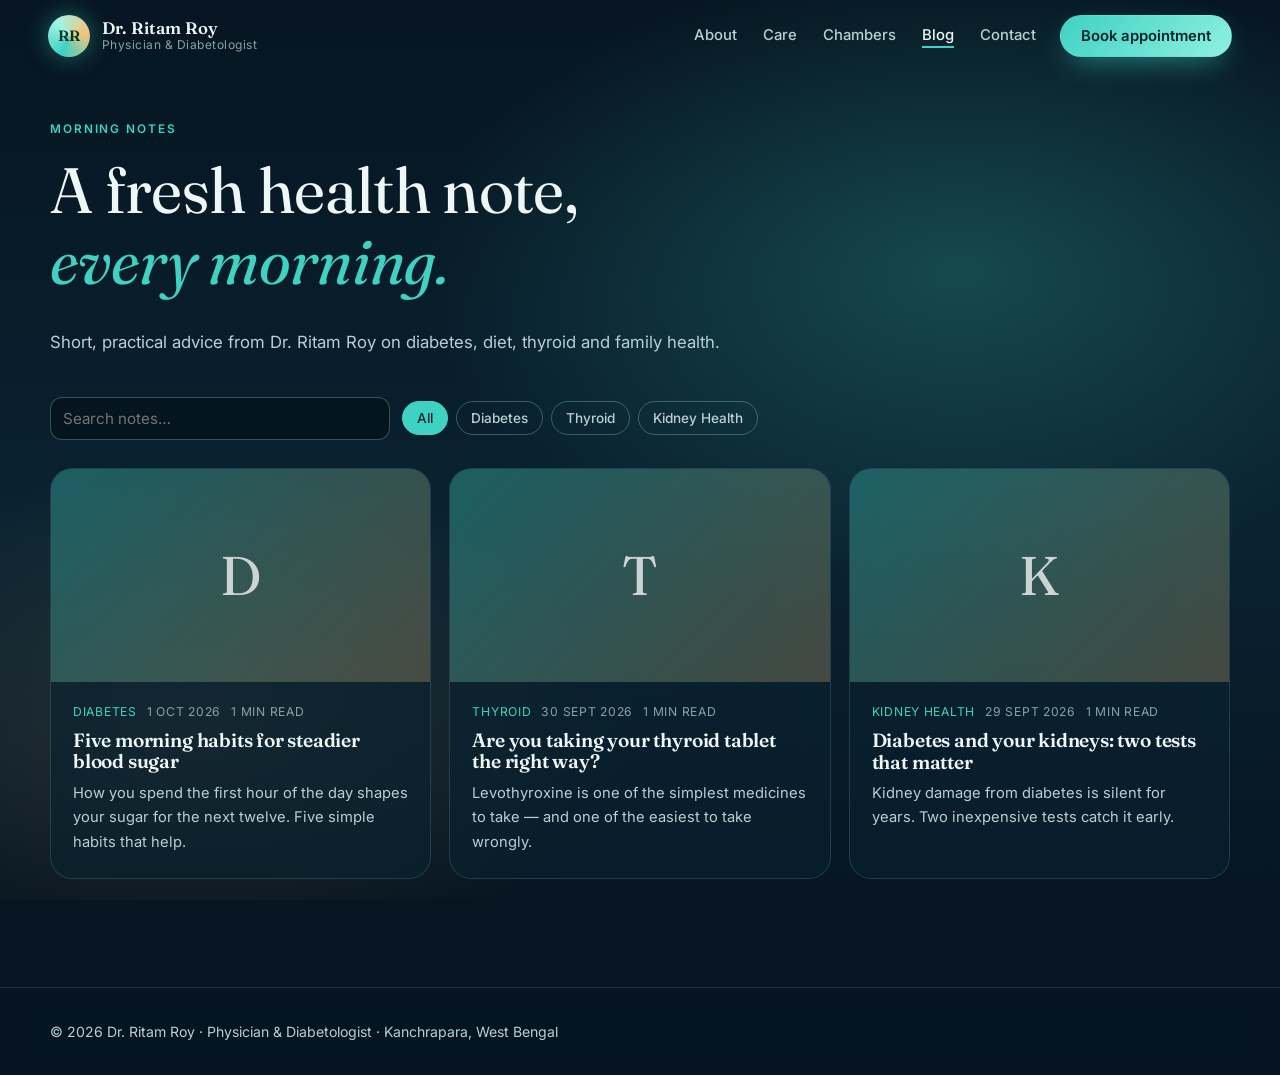
==== preview/blog.html @ 83a672ec "Add single-file preview of Dr. Ritam Roy site Self-contained HTML (CSS, JS, Three.js and blog posts " ====
<!doctype html>
<html lang="en">
<head>
  <meta charset="utf-8">
  <meta name="viewport" content="width=device-width, initial-scale=1, viewport-fit=cover">
  <title>Morning Notes — Dr. Ritam Roy</title>
  <meta name="description" content="Daily health notes from Dr. Ritam Roy, physician and diabetologist — diabetes, diet, thyroid and family health in plain language.">
  <meta name="theme-color" content="#061521">
  <link rel="icon" href="data:image/svg+xml,%3Csvg%20xmlns%3D%22http%3A//www.w3.org/2000/svg%22%20viewBox%3D%220%200%2064%2064%22%3E%3Cdefs%3E%3ClinearGradient%20id%3D%22g%22%20x1%3D%220%22%20y1%3D%220%22%20x2%3D%221%22%20y2%3D%221%22%3E%3Cstop%20offset%3D%220%22%20stop-color%3D%22%233fd1c2%22/%3E%3Cstop%20offset%3D%221%22%20stop-color%3D%22%23f4c47a%22/%3E%3C/linearGradient%3E%3C/defs%3E%3Ccircle%20cx%3D%2232%22%20cy%3D%2232%22%20r%3D%2230%22%20fill%3D%22url%28%23g%29%22/%3E%3Ctext%20x%3D%2232%22%20y%3D%2241%22%20font-family%3D%22Georgia%2Cserif%22%20font-size%3D%2224%22%20font-weight%3D%22600%22%20text-anchor%3D%22middle%22%20fill%3D%22%2303262a%22%3ERR%3C/text%3E%3C/svg%3E%0A" type="image/svg+xml">
  <link rel="preconnect" href="https://fonts.googleapis.com">
  <link rel="preconnect" href="https://fonts.gstatic.com" crossorigin>
  <link href="https://fonts.googleapis.com/css2?family=Fraunces:opsz,wght@9..144,400;9..144,600&family=Inter:wght@400;500;600&display=swap" rel="stylesheet">
  <style>:root {
  --bg: #061521;
  --bg-2: #0a2231;
  --ink: #eef6f6;
  --ink-2: #b9cfd2;
  --muted: #86a3a8;
  --teal: #3fd1c2;
  --teal-2: #1fa69a;
  --gold: #f4c47a;
  --rose: #ff8f8f;
  --glass: rgba(10, 34, 49, 0.62);
  --glass-2: rgba(16, 48, 66, 0.55);
  --line: rgba(160, 230, 225, 0.16);
  --line-2: rgba(160, 230, 225, 0.3);
  --radius: 22px;
  --shadow: 0 30px 80px -30px rgba(0, 0, 0, 0.6);
  --serif: "Fraunces", "Iowan Old Style", Georgia, serif;
  --sans: "Inter", system-ui, -apple-system, "Segoe UI", Roboto, sans-serif;
  --nav-h: 72px;
}

* { box-sizing: border-box; }
[hidden] { display: none !important; }
html { scroll-behavior: smooth; scroll-padding-top: calc(var(--nav-h) + 12px); -webkit-text-size-adjust: 100%; }
body {
  margin: 0;
  background: var(--bg);
  color: var(--ink);
  font: 16px/1.65 var(--sans);
  -webkit-font-smoothing: antialiased;
  overflow-x: hidden;
}
img { max-width: 100%; display: block; }
a { color: var(--teal); text-decoration: none; }
a:hover { text-decoration: underline; }
h1, h2, h3 { font-family: var(--serif); font-weight: 600; line-height: 1.12; margin: 0 0 .5em; letter-spacing: -0.01em; }
h1 { font-size: clamp(2.6rem, 6.4vw, 5.2rem); font-weight: 400; }
h1 em { font-style: italic; color: var(--teal); }
h2 { font-size: clamp(1.9rem, 3.6vw, 2.9rem); font-weight: 400; }
h3 { font-size: 1.25rem; }
p { margin: 0 0 1em; color: var(--ink-2); }
strong { color: var(--ink); font-weight: 600; }
.muted { color: var(--muted); }
.small { font-size: .88rem; }
.center { text-align: center; }
.skip { position: absolute; left: -999px; top: 8px; z-index: 100; background: var(--teal); color: #032; padding: 8px 14px; border-radius: 8px; }
.skip:focus { left: 8px; }
:focus-visible { outline: 2px solid var(--gold); outline-offset: 3px; border-radius: 6px; }

/* ---------- 3D world ---------- */
#world { position: fixed; inset: 0; width: 100vw; height: 100vh; z-index: 0; display: block; }
.world-fallback {
  position: fixed; inset: 0; z-index: -1;
  background:
    radial-gradient(60% 50% at 75% 30%, rgba(63, 209, 194, .25), transparent 70%),
    radial-gradient(50% 40% at 15% 80%, rgba(244, 196, 122, .12), transparent 70%),
    linear-gradient(180deg, #061521, #0a2231 60%, #061521);
}
main, .footer { position: relative; z-index: 2; }

/* ---------- nav ---------- */
.nav {
  position: fixed; top: 0; left: 0; right: 0; z-index: 50; height: var(--nav-h);
  display: flex; align-items: center; gap: 24px; padding: 0 clamp(16px, 4vw, 48px);
  transition: background .3s, border-color .3s, backdrop-filter .3s;
  border-bottom: 1px solid transparent;
}
.nav.scrolled { background: rgba(6, 21, 33, .72); backdrop-filter: blur(14px); -webkit-backdrop-filter: blur(14px); border-color: var(--line); }
.brand { display: flex; align-items: center; gap: 12px; color: var(--ink); text-decoration: none !important; }
.brand-mark {
  width: 42px; height: 42px; border-radius: 50%; display: grid; place-items: center;
  font: 600 15px var(--serif); color: #032;
  background: conic-gradient(from 200deg, var(--teal), #9ff3e6, var(--gold), var(--teal));
  box-shadow: 0 0 24px rgba(63, 209, 194, .45);
}
.brand-text { display: flex; flex-direction: column; line-height: 1.15; }
.brand-text strong { font-family: var(--serif); font-size: 1.05rem; }
.brand-text small { color: var(--muted); font-size: .75rem; letter-spacing: .04em; }
.nav-links { display: flex; gap: 26px; margin-left: auto; }
.nav-links a { color: var(--ink-2); font-size: .93rem; font-weight: 500; }
.nav-links a:hover, .nav-links a.active { color: var(--ink); text-decoration: none; }
.nav-links a.active { box-shadow: inset 0 -2px 0 var(--teal); }
.nav-toggle { display: none; margin-left: auto; width: 44px; height: 44px; border: 1px solid var(--line-2); background: transparent; border-radius: 12px; cursor: pointer; padding: 12px 10px; flex-direction: column; justify-content: space-between; }
.nav-toggle span { display: block; height: 2px; background: var(--ink); border-radius: 2px; transition: transform .3s; }
.nav-toggle[aria-expanded="true"] span:first-child { transform: translateY(8px) rotate(45deg); }
.nav-toggle[aria-expanded="true"] span:last-child { transform: translateY(-8px) rotate(-45deg); }

.progress { position: fixed; top: 0; left: 0; right: 0; height: 2px; z-index: 60; }
.progress span { display: block; height: 100%; width: 0; background: linear-gradient(90deg, var(--teal), var(--gold)); }

.rail { position: fixed; right: 22px; top: 50%; transform: translateY(-50%); z-index: 40; list-style: none; margin: 0; padding: 0; display: flex; flex-direction: column; gap: 14px; }
.rail li { width: 8px; height: 8px; border-radius: 50%; background: var(--line-2); transition: all .3s; cursor: pointer; }
.rail li.on { background: var(--teal); box-shadow: 0 0 0 4px rgba(63, 209, 194, .2); }

/* ---------- buttons ---------- */
.btn {
  display: inline-flex; align-items: center; justify-content: center; gap: 8px;
  padding: 11px 20px; border-radius: 999px; font: 600 .93rem var(--sans);
  border: 1px solid transparent; cursor: pointer; text-decoration: none !important;
  transition: transform .2s, box-shadow .2s, background .2s; white-space: nowrap;
}
.btn:active { transform: translateY(1px); }
.btn-primary { background: linear-gradient(135deg, var(--teal), #8ff0e2); color: #03262a; box-shadow: 0 10px 30px -10px rgba(63, 209, 194, .7); }
.btn-primary:hover { box-shadow: 0 14px 40px -10px rgba(63, 209, 194, .9); transform: translateY(-1px); }
.btn-ghost { background: rgba(255, 255, 255, .04); border-color: var(--line-2); color: var(--ink); }
.btn-ghost:hover { background: rgba(255, 255, 255, .09); }
.btn-lg { padding: 15px 26px; font-size: 1rem; }
.btn.full { width: 100%; }

/* ---------- layout ---------- */
.wrap { width: min(1180px, 100% - 32px); margin: 0 auto; }
.station { min-height: 100vh; display: flex; align-items: center; padding: calc(var(--nav-h) + 40px) 0 80px; position: relative; }
.split { display: grid; grid-template-columns: 1fr 1.1fr; gap: clamp(24px, 4vw, 56px); align-items: center; }
.panel {
  background: var(--glass); border: 1px solid var(--line); border-radius: var(--radius);
  padding: clamp(22px, 3vw, 40px); backdrop-filter: blur(18px) saturate(1.2); -webkit-backdrop-filter: blur(18px) saturate(1.2);
  box-shadow: var(--shadow);
}
.eyebrow { text-transform: uppercase; letter-spacing: .16em; font-size: .74rem; font-weight: 600; color: var(--teal); margin-bottom: 14px; display: flex; align-items: center; gap: 10px; }
.dot { width: 8px; height: 8px; border-radius: 50%; background: var(--teal); box-shadow: 0 0 0 0 rgba(63, 209, 194, .7); animation: ping 2s infinite; }
@keyframes ping { 70% { box-shadow: 0 0 0 10px rgba(63, 209, 194, 0); } 100% { box-shadow: 0 0 0 0 rgba(63, 209, 194, 0); } }
.section-head { max-width: 680px; margin-bottom: 40px; }
.section-head p:last-child { font-size: 1.05rem; }
.mini { font-family: var(--sans); font-size: .78rem; text-transform: uppercase; letter-spacing: .14em; color: var(--muted); margin: 26px 0 12px; }

/* reveal on scroll */
.reveal { opacity: 0; transform: translateY(28px); transition: opacity .9s cubic-bezier(.2, .7, .2, 1), transform .9s cubic-bezier(.2, .7, .2, 1); }
.reveal.in { opacity: 1; transform: none; }

/* ---------- hero ---------- */
.hero .wrap { display: grid; }
.hero-copy { max-width: 640px; }
.lede { font-size: clamp(1.05rem, 1.5vw, 1.2rem); max-width: 560px; }
.hero-actions { display: flex; gap: 14px; flex-wrap: wrap; margin: 30px 0 44px; }
.hero-stats { list-style: none; padding: 0; margin: 0; display: flex; gap: clamp(20px, 4vw, 48px); flex-wrap: wrap; }
.hero-stats li { display: flex; flex-direction: column; }
.hero-stats strong { font: 400 2.6rem/1 var(--serif); color: var(--ink); }
.hero-stats span { color: var(--muted); font-size: .85rem; margin-top: 6px; }
.scroll-cue { position: absolute; left: 50%; bottom: 28px; transform: translateX(-50%); color: var(--muted); font-size: .78rem; letter-spacing: .1em; text-transform: uppercase; display: flex; flex-direction: column; align-items: center; gap: 10px; text-decoration: none !important; }
.scroll-cue span { width: 22px; height: 36px; border: 1.5px solid var(--line-2); border-radius: 12px; position: relative; }
.scroll-cue span::after { content: ""; position: absolute; left: 50%; top: 7px; width: 3px; height: 7px; margin-left: -1.5px; border-radius: 2px; background: var(--teal); animation: wheel 1.8s infinite; }
@keyframes wheel { 0% { opacity: 0; transform: translateY(0); } 30% { opacity: 1; } 100% { opacity: 0; transform: translateY(12px); } }

/* ---------- about ---------- */
.portrait { position: relative; justify-self: center; width: min(420px, 100%); }
.portrait-frame {
  aspect-ratio: 4 / 5; border-radius: 200px 200px var(--radius) var(--radius); overflow: hidden;
  border: 1px solid var(--line-2); background: linear-gradient(160deg, rgba(63, 209, 194, .25), rgba(10, 34, 49, .6));
  box-shadow: var(--shadow), inset 0 0 80px rgba(63, 209, 194, .15);
  backdrop-filter: blur(8px); -webkit-backdrop-filter: blur(8px);
}
.portrait-frame img { width: 100%; height: 100%; object-fit: cover; }
.monogram { width: 100%; height: 100%; display: grid; place-items: center; }
.monogram span { font: 400 clamp(5rem, 12vw, 8rem) var(--serif); background: linear-gradient(160deg, #e9fffb, var(--teal) 60%, var(--gold)); -webkit-background-clip: text; background-clip: text; color: transparent; }
.portrait-badge { position: absolute; right: -10px; bottom: 30px; background: var(--ink); color: var(--bg); border-radius: 16px; padding: 12px 18px; display: flex; flex-direction: column; box-shadow: var(--shadow); }
.portrait-badge strong { color: var(--bg); font: 600 1.4rem var(--serif); }
.portrait-badge span { font-size: .75rem; }
.creds { list-style: none; padding: 0; margin: 0; display: grid; grid-template-columns: 1fr 1fr; gap: 10px; }
.creds li { border: 1px solid var(--line); border-radius: 14px; padding: 12px 14px; background: rgba(255, 255, 255, .02); }
.creds strong { display: block; font-size: .95rem; }
.creds span { font-size: .8rem; color: var(--muted); line-height: 1.4; display: block; margin-top: 2px; }
.chips { list-style: none; padding: 0; margin: 0; display: flex; flex-wrap: wrap; gap: 8px; }
.chips li { font-size: .82rem; padding: 7px 12px; border-radius: 999px; border: 1px solid var(--line-2); color: var(--ink-2); }

/* ---------- care cards ---------- */
.cards { display: grid; grid-template-columns: repeat(3, 1fr); gap: 18px; }
.card {
  background: var(--glass); border: 1px solid var(--line); border-radius: var(--radius); padding: 28px;
  backdrop-filter: blur(16px); -webkit-backdrop-filter: blur(16px);
  transition: transform .4s, border-color .4s, background .4s; transform-style: preserve-3d;
}
.card:hover { border-color: var(--line-2); background: var(--glass-2); }
.card p { margin: 0; font-size: .95rem; }
.icon { width: 48px; height: 48px; border-radius: 14px; display: grid; place-items: center; background: rgba(63, 209, 194, .12); margin-bottom: 18px; }
.icon svg { width: 24px; height: 24px; fill: none; stroke: var(--teal); stroke-width: 1.7; stroke-linecap: round; stroke-linejoin: round; }

/* ---------- tools ---------- */
.tools { display: grid; grid-template-columns: 1.25fr 1fr 1fr; gap: 18px; align-items: start; }
.tool h3 { margin-bottom: 6px; }
.tool .muted { font-size: .88rem; }
.form-grid { display: grid; grid-template-columns: 1fr 1fr; gap: 12px; }
.form-grid .full, label.full { grid-column: 1 / -1; }
label { display: flex; flex-direction: column; gap: 6px; font-size: .82rem; color: var(--ink-2); font-weight: 500; }
.opt { color: var(--muted); font-weight: 400; }
input, select, textarea {
  font: 400 .95rem var(--sans); color: var(--ink); background: rgba(3, 14, 22, .55);
  border: 1px solid var(--line-2); border-radius: 12px; padding: 11px 12px; width: 100%;
  transition: border-color .2s, box-shadow .2s;
}
select { appearance: none; background-image: linear-gradient(45deg, transparent 50%, var(--teal) 50%), linear-gradient(135deg, var(--teal) 50%, transparent 50%); background-position: calc(100% - 18px) 50%, calc(100% - 13px) 50%; background-size: 5px 5px; background-repeat: no-repeat; padding-right: 32px; }
select option { background: #0a2231; }
input:focus, select:focus, textarea:focus { outline: none; border-color: var(--teal); box-shadow: 0 0 0 3px rgba(63, 209, 194, .18); }
input[aria-invalid="true"], select[aria-invalid="true"] { border-color: var(--rose); }
.result { display: block; margin-top: 16px; min-height: 1px; }
.result:empty { display: none; }
.result .score { font: 400 2.2rem/1 var(--serif); }
.result p { margin: 8px 0 0; font-size: .9rem; }
.tag { display: inline-block; white-space: nowrap; font-size: .72rem; font-weight: 600; letter-spacing: .08em; text-transform: uppercase; padding: 4px 10px; border-radius: 999px; margin-left: 8px; vertical-align: middle; }
.tag.low { background: rgba(63, 209, 194, .18); color: var(--teal); }
.tag.mid { background: rgba(244, 196, 122, .18); color: var(--gold); }
.tag.high { background: rgba(255, 143, 143, .18); color: var(--rose); }
.slider-row { display: flex; align-items: center; gap: 16px; margin: 18px 0 10px; }
.slider-row input { padding: 0; border: 0; background: none; accent-color: var(--teal); height: 28px; }
.big { font: 400 2rem var(--serif); min-width: 4.2ch; text-align: right; }
.gauge { height: 8px; border-radius: 99px; background: linear-gradient(90deg, var(--teal) 0 25%, var(--gold) 25% 45%, var(--rose) 45%); opacity: .9; position: relative; }
.gauge span { position: absolute; top: -5px; width: 4px; height: 18px; border-radius: 2px; background: var(--ink); box-shadow: 0 0 10px rgba(255,255,255,.6); transition: left .2s; }

/* ---------- chambers ---------- */
.week { display: grid; grid-template-columns: repeat(7, 1fr); gap: 8px; margin-bottom: 22px; }
.day { border: 1px solid var(--line); border-radius: 16px; padding: 12px 10px; background: var(--glass); backdrop-filter: blur(12px); -webkit-backdrop-filter: blur(12px); min-height: 110px; }
.day.today { border-color: var(--teal); box-shadow: 0 0 0 1px var(--teal) inset; }
.day h4 { margin: 0 0 8px; font: 600 .78rem var(--sans); letter-spacing: .12em; text-transform: uppercase; color: var(--muted); }
.day.today h4 { color: var(--teal); }
.day .slot { font-size: .78rem; line-height: 1.3; padding: 6px 8px; border-radius: 9px; background: rgba(63, 209, 194, .1); margin-bottom: 6px; color: var(--ink); }
.day .slot b { display: block; color: var(--teal); font-weight: 600; }
.day .none { font-size: .78rem; color: var(--muted); }
.chambers { display: grid; grid-template-columns: repeat(4, 1fr); gap: 16px; }
.chamber { display: flex; flex-direction: column; }
.chamber h3 { font-size: 1.15rem; }
.chamber .addr { font-size: .88rem; flex: 1; }
.chamber .when { font-size: .85rem; color: var(--gold); margin-bottom: 12px; }
.chamber .links { display: flex; gap: 8px; flex-wrap: wrap; }
.chamber .links .btn { padding: 8px 14px; font-size: .82rem; }

/* ---------- booking ---------- */
.book-split { align-items: start; grid-template-columns: .85fr 1.15fr; }
.steps { padding-left: 1.2em; margin: 0 0 22px; color: var(--ink-2); }
.steps li { margin-bottom: 10px; padding-left: 6px; }
.steps li::marker { color: var(--teal); font-weight: 600; }
fieldset { border: 0; padding: 0; margin: 0 0 22px; }
legend { font: 600 .78rem var(--sans); letter-spacing: .14em; text-transform: uppercase; color: var(--teal); margin-bottom: 12px; padding: 0; }
.chamber-pick { display: grid; grid-template-columns: 1fr 1fr; gap: 10px; }
.pick {
  text-align: left; border: 1px solid var(--line-2); background: rgba(3, 14, 22, .45); color: var(--ink);
  border-radius: 14px; padding: 12px 14px; cursor: pointer; font: inherit; transition: all .2s;
}
.pick small { display: block; color: var(--muted); font-size: .76rem; margin-top: 2px; }
.pick:hover { border-color: var(--teal); }
.pick[aria-checked="true"] { border-color: var(--teal); background: rgba(63, 209, 194, .16); box-shadow: 0 0 0 1px var(--teal) inset; }
.date-pick { display: flex; gap: 8px; overflow-x: auto; padding-bottom: 6px; scroll-snap-type: x mandatory; }
.date-pick .pick { flex: 0 0 auto; text-align: center; min-width: 78px; scroll-snap-align: start; }
.date-pick .pick b { display: block; font: 400 1.5rem/1.1 var(--serif); }
.hint { font-size: .82rem; color: var(--muted); margin: 8px 0 0; }
.consent { flex-direction: row; align-items: flex-start; gap: 10px; font-weight: 400; margin-bottom: 14px; }
.consent input { width: 18px; height: 18px; margin-top: 2px; accent-color: var(--teal); flex: none; }
.form-error { color: var(--rose); font-size: .88rem; min-height: 1.2em; margin: 0 0 10px; }
.confirm { margin-top: 18px; border: 1px solid var(--teal); border-radius: 16px; padding: 18px; background: rgba(63, 209, 194, .1); }
.confirm h3 { margin-bottom: 6px; }
.confirm p { margin: 0 0 12px; }
.my-bookings ul { list-style: none; padding: 0; margin: 0; display: grid; gap: 8px; }
.my-bookings li { font-size: .85rem; border: 1px solid var(--line); border-radius: 12px; padding: 10px 12px; display: flex; justify-content: space-between; gap: 10px; align-items: center; }
.my-bookings button { background: none; border: 0; color: var(--muted); cursor: pointer; font-size: .8rem; }

/* ---------- blog cards ---------- */
.posts { display: grid; grid-template-columns: repeat(3, 1fr); gap: 18px; margin-bottom: 28px; }
.post-card {
  display: flex; flex-direction: column; background: var(--glass); border: 1px solid var(--line); border-radius: var(--radius);
  overflow: hidden; color: var(--ink); text-decoration: none !important; backdrop-filter: blur(16px); -webkit-backdrop-filter: blur(16px);
  transition: transform .3s, border-color .3s;
}
.post-card:hover { transform: translateY(-4px); border-color: var(--line-2); }
.post-cover { aspect-ratio: 16 / 9; background: linear-gradient(135deg, rgba(63, 209, 194, .35), rgba(244, 196, 122, .25)); position: relative; overflow: hidden; }
.post-cover img { width: 100%; height: 100%; object-fit: cover; }
.post-cover .glyph { position: absolute; inset: 0; display: grid; place-items: center; font: 400 3.4rem var(--serif); color: rgba(255, 255, 255, .75); }
.post-body { padding: 20px 22px 24px; display: flex; flex-direction: column; flex: 1; }
.post-meta { font-size: .76rem; color: var(--muted); letter-spacing: .06em; text-transform: uppercase; margin-bottom: 8px; display: flex; gap: 10px; flex-wrap: wrap; }
.post-meta .cat { color: var(--teal); }
.post-card h3 { font-size: 1.2rem; margin-bottom: 8px; }
.post-card p { font-size: .92rem; margin: 0; }
.new-badge { background: var(--gold); color: #3a2400; padding: 1px 8px; border-radius: 99px; font-weight: 600; }

.community { display: flex; gap: 28px; align-items: center; justify-content: space-between; margin-top: 56px; }
.community h3 { font-size: 1.6rem; font-weight: 400; }
.community p { margin: 0; max-width: 620px; }

/* ---------- faq / contact ---------- */
details { border-top: 1px solid var(--line); padding: 14px 0; }
details:last-of-type { border-bottom: 1px solid var(--line); }
summary { cursor: pointer; font-weight: 600; list-style: none; display: flex; justify-content: space-between; gap: 12px; }
summary::-webkit-details-marker { display: none; }
summary::after { content: "+"; color: var(--teal); font-size: 1.3rem; line-height: 1; transition: transform .3s; }
details[open] summary::after { transform: rotate(45deg); }
details p { margin: 10px 0 0; font-size: .93rem; }
.contact-card { align-self: stretch; }
.contact-list { list-style: none; padding: 0; margin: 0 0 24px; }
.contact-list li { display: grid; grid-template-columns: 110px 1fr; gap: 12px; padding: 14px 0; border-bottom: 1px solid var(--line); }
.contact-list span { color: var(--muted); font-size: .82rem; text-transform: uppercase; letter-spacing: .1em; padding-top: 2px; }
.contact-list em { font-style: normal; color: var(--ink-2); }
.contact-list a { word-break: break-word; }
.socials { display: flex; gap: 10px; flex-wrap: wrap; }
.socials a { border: 1px solid var(--line-2); border-radius: 999px; padding: 8px 16px; color: var(--ink); font-size: .88rem; }

.footer { border-top: 1px solid var(--line); background: rgba(6, 21, 33, .85); backdrop-filter: blur(10px); padding: 28px 0 calc(28px + env(safe-area-inset-bottom)); }
.footer p { margin: 4px 0; font-size: .88rem; }

.fab {
  position: fixed; right: 18px; bottom: calc(18px + env(safe-area-inset-bottom)); z-index: 45; display: none; align-items: center; gap: 8px;
  background: linear-gradient(135deg, var(--teal), #8ff0e2); color: #03262a; font-weight: 600; border-radius: 999px; padding: 13px 18px;
  box-shadow: 0 12px 30px -8px rgba(63, 209, 194, .8); text-decoration: none !important;
}
.fab svg { width: 20px; height: 20px; fill: none; stroke: currentColor; stroke-width: 2; stroke-linecap: round; }

/* ---------- blog page ---------- */
.page { padding: calc(var(--nav-h) + 48px) 0 80px; min-height: 100vh; position: relative; z-index: 2; }
.blog-tools { display: flex; gap: 12px; flex-wrap: wrap; margin-bottom: 28px; align-items: center; }
.blog-tools input { max-width: 340px; }
.filters { display: flex; gap: 8px; flex-wrap: wrap; }
.filters button { border: 1px solid var(--line-2); background: transparent; color: var(--ink-2); border-radius: 999px; padding: 8px 14px; cursor: pointer; font: 500 .85rem var(--sans); }
.filters button[aria-pressed="true"] { background: var(--teal); color: #03262a; border-color: var(--teal); }
.article { max-width: 760px; margin: 0 auto; }
.article .post-cover { border-radius: var(--radius); margin: 24px 0 32px; }
.article h1 { font-size: clamp(2.2rem, 5vw, 3.6rem); }
.prose { font-size: 1.08rem; }
.prose p, .prose li { color: var(--ink-2); }
.prose h2 { font-size: 1.7rem; margin-top: 1.6em; }
.prose h3 { margin-top: 1.4em; }
.prose blockquote { margin: 1.4em 0; padding: 4px 0 4px 20px; border-left: 3px solid var(--teal); font-family: var(--serif); font-size: 1.2rem; color: var(--ink); }
.prose img { border-radius: 14px; margin: 1em 0; }
.prose table { border-collapse: collapse; width: 100%; font-size: .95rem; }
.prose th, .prose td { border: 1px solid var(--line-2); padding: 8px 10px; text-align: left; }
.author-box { display: flex; gap: 16px; align-items: center; margin-top: 40px; }
.author-box .brand-mark { width: 54px; height: 54px; font-size: 18px; flex: none; }
.share { display: flex; gap: 10px; flex-wrap: wrap; margin-top: 24px; }

/* ---------- responsive ---------- */
@media (max-width: 1080px) {
  .cards { grid-template-columns: repeat(2, 1fr); }
  .tools { grid-template-columns: 1fr 1fr; }
  .tools .tool:first-child { grid-column: 1 / -1; }
  .chambers { grid-template-columns: repeat(2, 1fr); }
  .posts { grid-template-columns: repeat(2, 1fr); }
}
@media (max-width: 860px) {
  :root { --nav-h: 64px; }
  .nav-cta { display: none; }
  .nav-toggle { display: flex; }
  .nav-links {
    position: fixed; top: var(--nav-h); left: 0; right: 0; flex-direction: column; gap: 0;
    background: rgba(6, 21, 33, .96); backdrop-filter: blur(16px); border-bottom: 1px solid var(--line);
    padding: 8px 16px 20px; transform: translateY(-120%); transition: transform .35s; margin: 0;
  }
  .nav-links.open { transform: none; }
  .nav-links a { padding: 14px 4px; border-bottom: 1px solid var(--line); font-size: 1.05rem; }
  .split, .book-split { grid-template-columns: 1fr; }
  .week { grid-template-columns: repeat(7, minmax(120px, 1fr)); overflow-x: auto; scroll-snap-type: x mandatory; padding-bottom: 6px; }
  .day { scroll-snap-align: start; }
  .rail { display: none; }
  .fab { display: inline-flex; }
  .community { flex-direction: column; align-items: flex-start; }
  .station { min-height: auto; padding-top: calc(var(--nav-h) + 36px); }
  .hero { min-height: 100svh; }
  .hero::before { content: ""; position: absolute; inset: 0; background: linear-gradient(100deg, rgba(6, 21, 33, .88) 0%, rgba(6, 21, 33, .7) 60%, rgba(6, 21, 33, .2) 100%); pointer-events: none; }
  .hero .wrap { position: relative; }
  .hero-stats { display: grid; grid-template-columns: repeat(3, 1fr); gap: 12px; }
  .hero-stats strong { font-size: 2.1rem; }
}
@media (max-width: 620px) {
  .cards, .tools, .chambers, .posts, .creds { grid-template-columns: 1fr; }
  .chamber-pick { grid-template-columns: 1fr; }
  .hero-actions .btn { flex: 1 1 100%; }
  .portrait-badge { right: 8px; }
  .contact-list li { grid-template-columns: 1fr; gap: 2px; }
}
@media (prefers-reduced-motion: reduce) {
  html { scroll-behavior: auto; }
  .reveal { opacity: 1; transform: none; transition: none; }
  .dot, .scroll-cue span::after { animation: none; }
}
</style>
</head>
<body>
  <div class="world-fallback" aria-hidden="true"></div>
  <a class="skip" href="#main">Skip to content</a>

  <header class="nav scrolled" id="nav">
    <a class="brand" href="dr-ritam-roy.html" aria-label="Dr. Ritam Roy — home">
      <span class="brand-mark">RR</span>
      <span class="brand-text"><strong>Dr. Ritam Roy</strong><small>Physician &amp; Diabetologist</small></span>
    </a>
    <nav class="nav-links" id="navLinks" aria-label="Primary">
      <a href="dr-ritam-roy.html#about">About</a>
      <a href="dr-ritam-roy.html#care">Care</a>
      <a href="dr-ritam-roy.html#chambers">Chambers</a>
      <a href="blog.html" class="active">Blog</a>
      <a href="dr-ritam-roy.html#contact">Contact</a>
    </nav>
    <a class="btn btn-primary nav-cta" href="dr-ritam-roy.html#book">Book appointment</a>
    <button class="nav-toggle" id="navToggle" aria-label="Open menu" aria-expanded="false" aria-controls="navLinks"><span></span><span></span></button>
  </header>

  <main id="main" class="page">
    <div class="wrap" id="listView">
      <header class="section-head">
        <p class="eyebrow">Morning notes</p>
        <h1 style="font-size:clamp(2.4rem,5vw,4rem)">A fresh health note,<br><em>every morning.</em></h1>
        <p>Short, practical advice from Dr. Ritam Roy on diabetes, diet, thyroid and family health.</p>
      </header>
      <div class="blog-tools">
        <input type="search" id="q" placeholder="Search notes…" aria-label="Search notes">
        <div class="filters" id="filters" role="toolbar" aria-label="Filter by topic"></div>
      </div>
      <div class="posts" id="postList"><p class="muted">Loading…</p></div>
    </div>

    <article class="wrap article" id="articleView" hidden>
      <p><a href="blog.html">← All notes</a></p>
      <div class="post-meta" id="aMeta"></div>
      <h1 id="aTitle"></h1>
      <p class="lede" id="aSummary"></p>
      <div class="post-cover" id="aCover"></div>
      <div class="prose" id="aBody"></div>
      <div class="share" id="aShare"></div>
      <div class="panel author-box">
        <span class="brand-mark">RR</span>
        <div>
          <strong>Dr. Ritam Roy</strong>
          <p class="small muted" style="margin:0">MBBS, MD (IPGMER &amp; SSKM) · Consultant Physician &amp; Diabetologist, Kanchrapara</p>
        </div>
        <a class="btn btn-primary" href="dr-ritam-roy.html#book" style="margin-left:auto">Book appointment</a>
      </div>
      <p class="small muted" style="margin-top:24px">This note is for general awareness and is not a substitute for a personal consultation.</p>
    </article>
  </main>

  <footer class="footer">
    <div class="wrap footer-inner">
      <p>© <span id="year"></span> Dr. Ritam Roy · Physician &amp; Diabetologist · Kanchrapara, West Bengal</p>
    </div>
  </footer>

  <script>/**
 * marked v12.0.2 - a markdown parser
 * Copyright (c) 2011-2024, Christopher Jeffrey. (MIT Licensed)
 * https://github.com/markedjs/marked
 */
!function(e,t){"object"==typeof exports&&"undefined"!=typeof module?t(exports):"function"==typeof define&&define.amd?define(["exports"],t):t((e="undefined"!=typeof globalThis?globalThis:e||self).marked={})}(this,(function(e){"use strict";function t(){return{async:!1,breaks:!1,extensions:null,gfm:!0,hooks:null,pedantic:!1,renderer:null,silent:!1,tokenizer:null,walkTokens:null}}function n(t){e.defaults=t}e.defaults={async:!1,breaks:!1,extensions:null,gfm:!0,hooks:null,pedantic:!1,renderer:null,silent:!1,tokenizer:null,walkTokens:null};const s=/[&<>"']/,r=new RegExp(s.source,"g"),i=/[<>"']|&(?!(#\d{1,7}|#[Xx][a-fA-F0-9]{1,6}|\w+);)/,l=new RegExp(i.source,"g"),o={"&":"&amp;","<":"&lt;",">":"&gt;",'"':"&quot;","'":"&#39;"},a=e=>o[e];function c(e,t){if(t){if(s.test(e))return e.replace(r,a)}else if(i.test(e))return e.replace(l,a);return e}const h=/&(#(?:\d+)|(?:#x[0-9A-Fa-f]+)|(?:\w+));?/gi;function p(e){return e.replace(h,((e,t)=>"colon"===(t=t.toLowerCase())?":":"#"===t.charAt(0)?"x"===t.charAt(1)?String.fromCharCode(parseInt(t.substring(2),16)):String.fromCharCode(+t.substring(1)):""))}const u=/(^|[^\[])\^/g;function k(e,t){let n="string"==typeof e?e:e.source;t=t||"";const s={replace:(e,t)=>{let r="string"==typeof t?t:t.source;return r=r.replace(u,"$1"),n=n.replace(e,r),s},getRegex:()=>new RegExp(n,t)};return s}function g(e){try{e=encodeURI(e).replace(/%25/g,"%")}catch(e){return null}return e}const f={exec:()=>null};function d(e,t){const n=e.replace(/\|/g,((e,t,n)=>{let s=!1,r=t;for(;--r>=0&&"\\"===n[r];)s=!s;return s?"|":" |"})).split(/ \|/);let s=0;if(n[0].trim()||n.shift(),n.length>0&&!n[n.length-1].trim()&&n.pop(),t)if(n.length>t)n.splice(t);else for(;n.length<t;)n.push("");for(;s<n.length;s++)n[s]=n[s].trim().replace(/\\\|/g,"|");return n}function x(e,t,n){const s=e.length;if(0===s)return"";let r=0;for(;r<s;){const i=e.charAt(s-r-1);if(i!==t||n){if(i===t||!n)break;r++}else r++}return e.slice(0,s-r)}function b(e,t,n,s){const r=t.href,i=t.title?c(t.title):null,l=e[1].replace(/\\([\[\]])/g,"$1");if("!"!==e[0].charAt(0)){s.state.inLink=!0;const e={type:"link",raw:n,href:r,title:i,text:l,tokens:s.inlineTokens(l)};return s.state.inLink=!1,e}return{type:"image",raw:n,href:r,title:i,text:c(l)}}class w{options;rules;lexer;constructor(t){this.options=t||e.defaults}space(e){const t=this.rules.block.newline.exec(e);if(t&&t[0].length>0)return{type:"space",raw:t[0]}}code(e){const t=this.rules.block.code.exec(e);if(t){const e=t[0].replace(/^ {1,4}/gm,"");return{type:"code",raw:t[0],codeBlockStyle:"indented",text:this.options.pedantic?e:x(e,"\n")}}}fences(e){const t=this.rules.block.fences.exec(e);if(t){const e=t[0],n=function(e,t){const n=e.match(/^(\s+)(?:```)/);if(null===n)return t;const s=n[1];return t.split("\n").map((e=>{const t=e.match(/^\s+/);if(null===t)return e;const[n]=t;return n.length>=s.length?e.slice(s.length):e})).join("\n")}(e,t[3]||"");return{type:"code",raw:e,lang:t[2]?t[2].trim().replace(this.rules.inline.anyPunctuation,"$1"):t[2],text:n}}}heading(e){const t=this.rules.block.heading.exec(e);if(t){let e=t[2].trim();if(/#$/.test(e)){const t=x(e,"#");this.options.pedantic?e=t.trim():t&&!/ $/.test(t)||(e=t.trim())}return{type:"heading",raw:t[0],depth:t[1].length,text:e,tokens:this.lexer.inline(e)}}}hr(e){const t=this.rules.block.hr.exec(e);if(t)return{type:"hr",raw:t[0]}}blockquote(e){const t=this.rules.block.blockquote.exec(e);if(t){let e=t[0].replace(/\n {0,3}((?:=+|-+) *)(?=\n|$)/g,"\n    $1");e=x(e.replace(/^ *>[ \t]?/gm,""),"\n");const n=this.lexer.state.top;this.lexer.state.top=!0;const s=this.lexer.blockTokens(e);return this.lexer.state.top=n,{type:"blockquote",raw:t[0],tokens:s,text:e}}}list(e){let t=this.rules.block.list.exec(e);if(t){let n=t[1].trim();const s=n.length>1,r={type:"list",raw:"",ordered:s,start:s?+n.slice(0,-1):"",loose:!1,items:[]};n=s?`\\d{1,9}\\${n.slice(-1)}`:`\\${n}`,this.options.pedantic&&(n=s?n:"[*+-]");const i=new RegExp(`^( {0,3}${n})((?:[\t ][^\\n]*)?(?:\\n|$))`);let l="",o="",a=!1;for(;e;){let n=!1;if(!(t=i.exec(e)))break;if(this.rules.block.hr.test(e))break;l=t[0],e=e.substring(l.length);let s=t[2].split("\n",1)[0].replace(/^\t+/,(e=>" ".repeat(3*e.length))),c=e.split("\n",1)[0],h=0;this.options.pedantic?(h=2,o=s.trimStart()):(h=t[2].search(/[^ ]/),h=h>4?1:h,o=s.slice(h),h+=t[1].length);let p=!1;if(!s&&/^ *$/.test(c)&&(l+=c+"\n",e=e.substring(c.length+1),n=!0),!n){const t=new RegExp(`^ {0,${Math.min(3,h-1)}}(?:[*+-]|\\d{1,9}[.)])((?:[ \t][^\\n]*)?(?:\\n|$))`),n=new RegExp(`^ {0,${Math.min(3,h-1)}}((?:- *){3,}|(?:_ *){3,}|(?:\\* *){3,})(?:\\n+|$)`),r=new RegExp(`^ {0,${Math.min(3,h-1)}}(?:\`\`\`|~~~)`),i=new RegExp(`^ {0,${Math.min(3,h-1)}}#`);for(;e;){const a=e.split("\n",1)[0];if(c=a,this.options.pedantic&&(c=c.replace(/^ {1,4}(?=( {4})*[^ ])/g,"  ")),r.test(c))break;if(i.test(c))break;if(t.test(c))break;if(n.test(e))break;if(c.search(/[^ ]/)>=h||!c.trim())o+="\n"+c.slice(h);else{if(p)break;if(s.search(/[^ ]/)>=4)break;if(r.test(s))break;if(i.test(s))break;if(n.test(s))break;o+="\n"+c}p||c.trim()||(p=!0),l+=a+"\n",e=e.substring(a.length+1),s=c.slice(h)}}r.loose||(a?r.loose=!0:/\n *\n *$/.test(l)&&(a=!0));let u,k=null;this.options.gfm&&(k=/^\[[ xX]\] /.exec(o),k&&(u="[ ] "!==k[0],o=o.replace(/^\[[ xX]\] +/,""))),r.items.push({type:"list_item",raw:l,task:!!k,checked:u,loose:!1,text:o,tokens:[]}),r.raw+=l}r.items[r.items.length-1].raw=l.trimEnd(),r.items[r.items.length-1].text=o.trimEnd(),r.raw=r.raw.trimEnd();for(let e=0;e<r.items.length;e++)if(this.lexer.state.top=!1,r.items[e].tokens=this.lexer.blockTokens(r.items[e].text,[]),!r.loose){const t=r.items[e].tokens.filter((e=>"space"===e.type)),n=t.length>0&&t.some((e=>/\n.*\n/.test(e.raw)));r.loose=n}if(r.loose)for(let e=0;e<r.items.length;e++)r.items[e].loose=!0;return r}}html(e){const t=this.rules.block.html.exec(e);if(t){return{type:"html",block:!0,raw:t[0],pre:"pre"===t[1]||"script"===t[1]||"style"===t[1],text:t[0]}}}def(e){const t=this.rules.block.def.exec(e);if(t){const e=t[1].toLowerCase().replace(/\s+/g," "),n=t[2]?t[2].replace(/^<(.*)>$/,"$1").replace(this.rules.inline.anyPunctuation,"$1"):"",s=t[3]?t[3].substring(1,t[3].length-1).replace(this.rules.inline.anyPunctuation,"$1"):t[3];return{type:"def",tag:e,raw:t[0],href:n,title:s}}}table(e){const t=this.rules.block.table.exec(e);if(!t)return;if(!/[:|]/.test(t[2]))return;const n=d(t[1]),s=t[2].replace(/^\||\| *$/g,"").split("|"),r=t[3]&&t[3].trim()?t[3].replace(/\n[ \t]*$/,"").split("\n"):[],i={type:"table",raw:t[0],header:[],align:[],rows:[]};if(n.length===s.length){for(const e of s)/^ *-+: *$/.test(e)?i.align.push("right"):/^ *:-+: *$/.test(e)?i.align.push("center"):/^ *:-+ *$/.test(e)?i.align.push("left"):i.align.push(null);for(const e of n)i.header.push({text:e,tokens:this.lexer.inline(e)});for(const e of r)i.rows.push(d(e,i.header.length).map((e=>({text:e,tokens:this.lexer.inline(e)}))));return i}}lheading(e){const t=this.rules.block.lheading.exec(e);if(t)return{type:"heading",raw:t[0],depth:"="===t[2].charAt(0)?1:2,text:t[1],tokens:this.lexer.inline(t[1])}}paragraph(e){const t=this.rules.block.paragraph.exec(e);if(t){const e="\n"===t[1].charAt(t[1].length-1)?t[1].slice(0,-1):t[1];return{type:"paragraph",raw:t[0],text:e,tokens:this.lexer.inline(e)}}}text(e){const t=this.rules.block.text.exec(e);if(t)return{type:"text",raw:t[0],text:t[0],tokens:this.lexer.inline(t[0])}}escape(e){const t=this.rules.inline.escape.exec(e);if(t)return{type:"escape",raw:t[0],text:c(t[1])}}tag(e){const t=this.rules.inline.tag.exec(e);if(t)return!this.lexer.state.inLink&&/^<a /i.test(t[0])?this.lexer.state.inLink=!0:this.lexer.state.inLink&&/^<\/a>/i.test(t[0])&&(this.lexer.state.inLink=!1),!this.lexer.state.inRawBlock&&/^<(pre|code|kbd|script)(\s|>)/i.test(t[0])?this.lexer.state.inRawBlock=!0:this.lexer.state.inRawBlock&&/^<\/(pre|code|kbd|script)(\s|>)/i.test(t[0])&&(this.lexer.state.inRawBlock=!1),{type:"html",raw:t[0],inLink:this.lexer.state.inLink,inRawBlock:this.lexer.state.inRawBlock,block:!1,text:t[0]}}link(e){const t=this.rules.inline.link.exec(e);if(t){const e=t[2].trim();if(!this.options.pedantic&&/^</.test(e)){if(!/>$/.test(e))return;const t=x(e.slice(0,-1),"\\");if((e.length-t.length)%2==0)return}else{const e=function(e,t){if(-1===e.indexOf(t[1]))return-1;let n=0;for(let s=0;s<e.length;s++)if("\\"===e[s])s++;else if(e[s]===t[0])n++;else if(e[s]===t[1]&&(n--,n<0))return s;return-1}(t[2],"()");if(e>-1){const n=(0===t[0].indexOf("!")?5:4)+t[1].length+e;t[2]=t[2].substring(0,e),t[0]=t[0].substring(0,n).trim(),t[3]=""}}let n=t[2],s="";if(this.options.pedantic){const e=/^([^'"]*[^\s])\s+(['"])(.*)\2/.exec(n);e&&(n=e[1],s=e[3])}else s=t[3]?t[3].slice(1,-1):"";return n=n.trim(),/^</.test(n)&&(n=this.options.pedantic&&!/>$/.test(e)?n.slice(1):n.slice(1,-1)),b(t,{href:n?n.replace(this.rules.inline.anyPunctuation,"$1"):n,title:s?s.replace(this.rules.inline.anyPunctuation,"$1"):s},t[0],this.lexer)}}reflink(e,t){let n;if((n=this.rules.inline.reflink.exec(e))||(n=this.rules.inline.nolink.exec(e))){const e=t[(n[2]||n[1]).replace(/\s+/g," ").toLowerCase()];if(!e){const e=n[0].charAt(0);return{type:"text",raw:e,text:e}}return b(n,e,n[0],this.lexer)}}emStrong(e,t,n=""){let s=this.rules.inline.emStrongLDelim.exec(e);if(!s)return;if(s[3]&&n.match(/[\p{L}\p{N}]/u))return;if(!(s[1]||s[2]||"")||!n||this.rules.inline.punctuation.exec(n)){const n=[...s[0]].length-1;let r,i,l=n,o=0;const a="*"===s[0][0]?this.rules.inline.emStrongRDelimAst:this.rules.inline.emStrongRDelimUnd;for(a.lastIndex=0,t=t.slice(-1*e.length+n);null!=(s=a.exec(t));){if(r=s[1]||s[2]||s[3]||s[4]||s[5]||s[6],!r)continue;if(i=[...r].length,s[3]||s[4]){l+=i;continue}if((s[5]||s[6])&&n%3&&!((n+i)%3)){o+=i;continue}if(l-=i,l>0)continue;i=Math.min(i,i+l+o);const t=[...s[0]][0].length,a=e.slice(0,n+s.index+t+i);if(Math.min(n,i)%2){const e=a.slice(1,-1);return{type:"em",raw:a,text:e,tokens:this.lexer.inlineTokens(e)}}const c=a.slice(2,-2);return{type:"strong",raw:a,text:c,tokens:this.lexer.inlineTokens(c)}}}}codespan(e){const t=this.rules.inline.code.exec(e);if(t){let e=t[2].replace(/\n/g," ");const n=/[^ ]/.test(e),s=/^ /.test(e)&&/ $/.test(e);return n&&s&&(e=e.substring(1,e.length-1)),e=c(e,!0),{type:"codespan",raw:t[0],text:e}}}br(e){const t=this.rules.inline.br.exec(e);if(t)return{type:"br",raw:t[0]}}del(e){const t=this.rules.inline.del.exec(e);if(t)return{type:"del",raw:t[0],text:t[2],tokens:this.lexer.inlineTokens(t[2])}}autolink(e){const t=this.rules.inline.autolink.exec(e);if(t){let e,n;return"@"===t[2]?(e=c(t[1]),n="mailto:"+e):(e=c(t[1]),n=e),{type:"link",raw:t[0],text:e,href:n,tokens:[{type:"text",raw:e,text:e}]}}}url(e){let t;if(t=this.rules.inline.url.exec(e)){let e,n;if("@"===t[2])e=c(t[0]),n="mailto:"+e;else{let s;do{s=t[0],t[0]=this.rules.inline._backpedal.exec(t[0])?.[0]??""}while(s!==t[0]);e=c(t[0]),n="www."===t[1]?"http://"+t[0]:t[0]}return{type:"link",raw:t[0],text:e,href:n,tokens:[{type:"text",raw:e,text:e}]}}}inlineText(e){const t=this.rules.inline.text.exec(e);if(t){let e;return e=this.lexer.state.inRawBlock?t[0]:c(t[0]),{type:"text",raw:t[0],text:e}}}}const m=/^ {0,3}((?:-[\t ]*){3,}|(?:_[ \t]*){3,}|(?:\*[ \t]*){3,})(?:\n+|$)/,y=/(?:[*+-]|\d{1,9}[.)])/,$=k(/^(?!bull |blockCode|fences|blockquote|heading|html)((?:.|\n(?!\s*?\n|bull |blockCode|fences|blockquote|heading|html))+?)\n {0,3}(=+|-+) *(?:\n+|$)/).replace(/bull/g,y).replace(/blockCode/g,/ {4}/).replace(/fences/g,/ {0,3}(?:`{3,}|~{3,})/).replace(/blockquote/g,/ {0,3}>/).replace(/heading/g,/ {0,3}#{1,6}/).replace(/html/g,/ {0,3}<[^\n>]+>\n/).getRegex(),z=/^([^\n]+(?:\n(?!hr|heading|lheading|blockquote|fences|list|html|table| +\n)[^\n]+)*)/,T=/(?!\s*\])(?:\\.|[^\[\]\\])+/,R=k(/^ {0,3}\[(label)\]: *(?:\n *)?([^<\s][^\s]*|<.*?>)(?:(?: +(?:\n *)?| *\n *)(title))? *(?:\n+|$)/).replace("label",T).replace("title",/(?:"(?:\\"?|[^"\\])*"|'[^'\n]*(?:\n[^'\n]+)*\n?'|\([^()]*\))/).getRegex(),_=k(/^( {0,3}bull)([ \t][^\n]+?)?(?:\n|$)/).replace(/bull/g,y).getRegex(),A="address|article|aside|base|basefont|blockquote|body|caption|center|col|colgroup|dd|details|dialog|dir|div|dl|dt|fieldset|figcaption|figure|footer|form|frame|frameset|h[1-6]|head|header|hr|html|iframe|legend|li|link|main|menu|menuitem|meta|nav|noframes|ol|optgroup|option|p|param|search|section|summary|table|tbody|td|tfoot|th|thead|title|tr|track|ul",S=/<!--(?:-?>|[\s\S]*?(?:-->|$))/,I=k("^ {0,3}(?:<(script|pre|style|textarea)[\\s>][\\s\\S]*?(?:</\\1>[^\\n]*\\n+|$)|comment[^\\n]*(\\n+|$)|<\\?[\\s\\S]*?(?:\\?>\\n*|$)|<![A-Z][\\s\\S]*?(?:>\\n*|$)|<!\\[CDATA\\[[\\s\\S]*?(?:\\]\\]>\\n*|$)|</?(tag)(?: +|\\n|/?>)[\\s\\S]*?(?:(?:\\n *)+\\n|$)|<(?!script|pre|style|textarea)([a-z][\\w-]*)(?:attribute)*? */?>(?=[ \\t]*(?:\\n|$))[\\s\\S]*?(?:(?:\\n *)+\\n|$)|</(?!script|pre|style|textarea)[a-z][\\w-]*\\s*>(?=[ \\t]*(?:\\n|$))[\\s\\S]*?(?:(?:\\n *)+\\n|$))","i").replace("comment",S).replace("tag",A).replace("attribute",/ +[a-zA-Z:_][\w.:-]*(?: *= *"[^"\n]*"| *= *'[^'\n]*'| *= *[^\s"'=<>`]+)?/).getRegex(),E=k(z).replace("hr",m).replace("heading"," {0,3}#{1,6}(?:\\s|$)").replace("|lheading","").replace("|table","").replace("blockquote"," {0,3}>").replace("fences"," {0,3}(?:`{3,}(?=[^`\\n]*\\n)|~{3,})[^\\n]*\\n").replace("list"," {0,3}(?:[*+-]|1[.)]) ").replace("html","</?(?:tag)(?: +|\\n|/?>)|<(?:script|pre|style|textarea|!--)").replace("tag",A).getRegex(),q={blockquote:k(/^( {0,3}> ?(paragraph|[^\n]*)(?:\n|$))+/).replace("paragraph",E).getRegex(),code:/^( {4}[^\n]+(?:\n(?: *(?:\n|$))*)?)+/,def:R,fences:/^ {0,3}(`{3,}(?=[^`\n]*(?:\n|$))|~{3,})([^\n]*)(?:\n|$)(?:|([\s\S]*?)(?:\n|$))(?: {0,3}\1[~`]* *(?=\n|$)|$)/,heading:/^ {0,3}(#{1,6})(?=\s|$)(.*)(?:\n+|$)/,hr:m,html:I,lheading:$,list:_,newline:/^(?: *(?:\n|$))+/,paragraph:E,table:f,text:/^[^\n]+/},Z=k("^ *([^\\n ].*)\\n {0,3}((?:\\| *)?:?-+:? *(?:\\| *:?-+:? *)*(?:\\| *)?)(?:\\n((?:(?! *\\n|hr|heading|blockquote|code|fences|list|html).*(?:\\n|$))*)\\n*|$)").replace("hr",m).replace("heading"," {0,3}#{1,6}(?:\\s|$)").replace("blockquote"," {0,3}>").replace("code"," {4}[^\\n]").replace("fences"," {0,3}(?:`{3,}(?=[^`\\n]*\\n)|~{3,})[^\\n]*\\n").replace("list"," {0,3}(?:[*+-]|1[.)]) ").replace("html","</?(?:tag)(?: +|\\n|/?>)|<(?:script|pre|style|textarea|!--)").replace("tag",A).getRegex(),L={...q,table:Z,paragraph:k(z).replace("hr",m).replace("heading"," {0,3}#{1,6}(?:\\s|$)").replace("|lheading","").replace("table",Z).replace("blockquote"," {0,3}>").replace("fences"," {0,3}(?:`{3,}(?=[^`\\n]*\\n)|~{3,})[^\\n]*\\n").replace("list"," {0,3}(?:[*+-]|1[.)]) ").replace("html","</?(?:tag)(?: +|\\n|/?>)|<(?:script|pre|style|textarea|!--)").replace("tag",A).getRegex()},P={...q,html:k("^ *(?:comment *(?:\\n|\\s*$)|<(tag)[\\s\\S]+?</\\1> *(?:\\n{2,}|\\s*$)|<tag(?:\"[^\"]*\"|'[^']*'|\\s[^'\"/>\\s]*)*?/?> *(?:\\n{2,}|\\s*$))").replace("comment",S).replace(/tag/g,"(?!(?:a|em|strong|small|s|cite|q|dfn|abbr|data|time|code|var|samp|kbd|sub|sup|i|b|u|mark|ruby|rt|rp|bdi|bdo|span|br|wbr|ins|del|img)\\b)\\w+(?!:|[^\\w\\s@]*@)\\b").getRegex(),def:/^ *\[([^\]]+)\]: *<?([^\s>]+)>?(?: +(["(][^\n]+[")]))? *(?:\n+|$)/,heading:/^(#{1,6})(.*)(?:\n+|$)/,fences:f,lheading:/^(.+?)\n {0,3}(=+|-+) *(?:\n+|$)/,paragraph:k(z).replace("hr",m).replace("heading"," *#{1,6} *[^\n]").replace("lheading",$).replace("|table","").replace("blockquote"," {0,3}>").replace("|fences","").replace("|list","").replace("|html","").replace("|tag","").getRegex()},Q=/^\\([!"#$%&'()*+,\-./:;<=>?@\[\]\\^_`{|}~])/,v=/^( {2,}|\\)\n(?!\s*$)/,B="\\p{P}\\p{S}",C=k(/^((?![*_])[\spunctuation])/,"u").replace(/punctuation/g,B).getRegex(),M=k(/^(?:\*+(?:((?!\*)[punct])|[^\s*]))|^_+(?:((?!_)[punct])|([^\s_]))/,"u").replace(/punct/g,B).getRegex(),O=k("^[^_*]*?__[^_*]*?\\*[^_*]*?(?=__)|[^*]+(?=[^*])|(?!\\*)[punct](\\*+)(?=[\\s]|$)|[^punct\\s](\\*+)(?!\\*)(?=[punct\\s]|$)|(?!\\*)[punct\\s](\\*+)(?=[^punct\\s])|[\\s](\\*+)(?!\\*)(?=[punct])|(?!\\*)[punct](\\*+)(?!\\*)(?=[punct])|[^punct\\s](\\*+)(?=[^punct\\s])","gu").replace(/punct/g,B).getRegex(),D=k("^[^_*]*?\\*\\*[^_*]*?_[^_*]*?(?=\\*\\*)|[^_]+(?=[^_])|(?!_)[punct](_+)(?=[\\s]|$)|[^punct\\s](_+)(?!_)(?=[punct\\s]|$)|(?!_)[punct\\s](_+)(?=[^punct\\s])|[\\s](_+)(?!_)(?=[punct])|(?!_)[punct](_+)(?!_)(?=[punct])","gu").replace(/punct/g,B).getRegex(),j=k(/\\([punct])/,"gu").replace(/punct/g,B).getRegex(),H=k(/^<(scheme:[^\s\x00-\x1f<>]*|email)>/).replace("scheme",/[a-zA-Z][a-zA-Z0-9+.-]{1,31}/).replace("email",/[a-zA-Z0-9.!#$%&'*+/=?^_`{|}~-]+(@)[a-zA-Z0-9](?:[a-zA-Z0-9-]{0,61}[a-zA-Z0-9])?(?:\.[a-zA-Z0-9](?:[a-zA-Z0-9-]{0,61}[a-zA-Z0-9])?)+(?![-_])/).getRegex(),U=k(S).replace("(?:--\x3e|$)","--\x3e").getRegex(),X=k("^comment|^</[a-zA-Z][\\w:-]*\\s*>|^<[a-zA-Z][\\w-]*(?:attribute)*?\\s*/?>|^<\\?[\\s\\S]*?\\?>|^<![a-zA-Z]+\\s[\\s\\S]*?>|^<!\\[CDATA\\[[\\s\\S]*?\\]\\]>").replace("comment",U).replace("attribute",/\s+[a-zA-Z:_][\w.:-]*(?:\s*=\s*"[^"]*"|\s*=\s*'[^']*'|\s*=\s*[^\s"'=<>`]+)?/).getRegex(),F=/(?:\[(?:\\.|[^\[\]\\])*\]|\\.|`[^`]*`|[^\[\]\\`])*?/,N=k(/^!?\[(label)\]\(\s*(href)(?:\s+(title))?\s*\)/).replace("label",F).replace("href",/<(?:\\.|[^\n<>\\])+>|[^\s\x00-\x1f]*/).replace("title",/"(?:\\"?|[^"\\])*"|'(?:\\'?|[^'\\])*'|\((?:\\\)?|[^)\\])*\)/).getRegex(),G=k(/^!?\[(label)\]\[(ref)\]/).replace("label",F).replace("ref",T).getRegex(),J=k(/^!?\[(ref)\](?:\[\])?/).replace("ref",T).getRegex(),K={_backpedal:f,anyPunctuation:j,autolink:H,blockSkip:/\[[^[\]]*?\]\([^\(\)]*?\)|`[^`]*?`|<[^<>]*?>/g,br:v,code:/^(`+)([^`]|[^`][\s\S]*?[^`])\1(?!`)/,del:f,emStrongLDelim:M,emStrongRDelimAst:O,emStrongRDelimUnd:D,escape:Q,link:N,nolink:J,punctuation:C,reflink:G,reflinkSearch:k("reflink|nolink(?!\\()","g").replace("reflink",G).replace("nolink",J).getRegex(),tag:X,text:/^(`+|[^`])(?:(?= {2,}\n)|[\s\S]*?(?:(?=[\\<!\[`*_]|\b_|$)|[^ ](?= {2,}\n)))/,url:f},V={...K,link:k(/^!?\[(label)\]\((.*?)\)/).replace("label",F).getRegex(),reflink:k(/^!?\[(label)\]\s*\[([^\]]*)\]/).replace("label",F).getRegex()},W={...K,escape:k(Q).replace("])","~|])").getRegex(),url:k(/^((?:ftp|https?):\/\/|www\.)(?:[a-zA-Z0-9\-]+\.?)+[^\s<]*|^email/,"i").replace("email",/[A-Za-z0-9._+-]+(@)[a-zA-Z0-9-_]+(?:\.[a-zA-Z0-9-_]*[a-zA-Z0-9])+(?![-_])/).getRegex(),_backpedal:/(?:[^?!.,:;*_'"~()&]+|\([^)]*\)|&(?![a-zA-Z0-9]+;$)|[?!.,:;*_'"~)]+(?!$))+/,del:/^(~~?)(?=[^\s~])([\s\S]*?[^\s~])\1(?=[^~]|$)/,text:/^([`~]+|[^`~])(?:(?= {2,}\n)|(?=[a-zA-Z0-9.!#$%&'*+\/=?_`{\|}~-]+@)|[\s\S]*?(?:(?=[\\<!\[`*~_]|\b_|https?:\/\/|ftp:\/\/|www\.|$)|[^ ](?= {2,}\n)|[^a-zA-Z0-9.!#$%&'*+\/=?_`{\|}~-](?=[a-zA-Z0-9.!#$%&'*+\/=?_`{\|}~-]+@)))/},Y={...W,br:k(v).replace("{2,}","*").getRegex(),text:k(W.text).replace("\\b_","\\b_| {2,}\\n").replace(/\{2,\}/g,"*").getRegex()},ee={normal:q,gfm:L,pedantic:P},te={normal:K,gfm:W,breaks:Y,pedantic:V};class ne{tokens;options;state;tokenizer;inlineQueue;constructor(t){this.tokens=[],this.tokens.links=Object.create(null),this.options=t||e.defaults,this.options.tokenizer=this.options.tokenizer||new w,this.tokenizer=this.options.tokenizer,this.tokenizer.options=this.options,this.tokenizer.lexer=this,this.inlineQueue=[],this.state={inLink:!1,inRawBlock:!1,top:!0};const n={block:ee.normal,inline:te.normal};this.options.pedantic?(n.block=ee.pedantic,n.inline=te.pedantic):this.options.gfm&&(n.block=ee.gfm,this.options.breaks?n.inline=te.breaks:n.inline=te.gfm),this.tokenizer.rules=n}static get rules(){return{block:ee,inline:te}}static lex(e,t){return new ne(t).lex(e)}static lexInline(e,t){return new ne(t).inlineTokens(e)}lex(e){e=e.replace(/\r\n|\r/g,"\n"),this.blockTokens(e,this.tokens);for(let e=0;e<this.inlineQueue.length;e++){const t=this.inlineQueue[e];this.inlineTokens(t.src,t.tokens)}return this.inlineQueue=[],this.tokens}blockTokens(e,t=[]){let n,s,r,i;for(e=this.options.pedantic?e.replace(/\t/g,"    ").replace(/^ +$/gm,""):e.replace(/^( *)(\t+)/gm,((e,t,n)=>t+"    ".repeat(n.length)));e;)if(!(this.options.extensions&&this.options.extensions.block&&this.options.extensions.block.some((s=>!!(n=s.call({lexer:this},e,t))&&(e=e.substring(n.raw.length),t.push(n),!0)))))if(n=this.tokenizer.space(e))e=e.substring(n.raw.length),1===n.raw.length&&t.length>0?t[t.length-1].raw+="\n":t.push(n);else if(n=this.tokenizer.code(e))e=e.substring(n.raw.length),s=t[t.length-1],!s||"paragraph"!==s.type&&"text"!==s.type?t.push(n):(s.raw+="\n"+n.raw,s.text+="\n"+n.text,this.inlineQueue[this.inlineQueue.length-1].src=s.text);else if(n=this.tokenizer.fences(e))e=e.substring(n.raw.length),t.push(n);else if(n=this.tokenizer.heading(e))e=e.substring(n.raw.length),t.push(n);else if(n=this.tokenizer.hr(e))e=e.substring(n.raw.length),t.push(n);else if(n=this.tokenizer.blockquote(e))e=e.substring(n.raw.length),t.push(n);else if(n=this.tokenizer.list(e))e=e.substring(n.raw.length),t.push(n);else if(n=this.tokenizer.html(e))e=e.substring(n.raw.length),t.push(n);else if(n=this.tokenizer.def(e))e=e.substring(n.raw.length),s=t[t.length-1],!s||"paragraph"!==s.type&&"text"!==s.type?this.tokens.links[n.tag]||(this.tokens.links[n.tag]={href:n.href,title:n.title}):(s.raw+="\n"+n.raw,s.text+="\n"+n.raw,this.inlineQueue[this.inlineQueue.length-1].src=s.text);else if(n=this.tokenizer.table(e))e=e.substring(n.raw.length),t.push(n);else if(n=this.tokenizer.lheading(e))e=e.substring(n.raw.length),t.push(n);else{if(r=e,this.options.extensions&&this.options.extensions.startBlock){let t=1/0;const n=e.slice(1);let s;this.options.extensions.startBlock.forEach((e=>{s=e.call({lexer:this},n),"number"==typeof s&&s>=0&&(t=Math.min(t,s))})),t<1/0&&t>=0&&(r=e.substring(0,t+1))}if(this.state.top&&(n=this.tokenizer.paragraph(r)))s=t[t.length-1],i&&"paragraph"===s.type?(s.raw+="\n"+n.raw,s.text+="\n"+n.text,this.inlineQueue.pop(),this.inlineQueue[this.inlineQueue.length-1].src=s.text):t.push(n),i=r.length!==e.length,e=e.substring(n.raw.length);else if(n=this.tokenizer.text(e))e=e.substring(n.raw.length),s=t[t.length-1],s&&"text"===s.type?(s.raw+="\n"+n.raw,s.text+="\n"+n.text,this.inlineQueue.pop(),this.inlineQueue[this.inlineQueue.length-1].src=s.text):t.push(n);else if(e){const t="Infinite loop on byte: "+e.charCodeAt(0);if(this.options.silent){console.error(t);break}throw new Error(t)}}return this.state.top=!0,t}inline(e,t=[]){return this.inlineQueue.push({src:e,tokens:t}),t}inlineTokens(e,t=[]){let n,s,r,i,l,o,a=e;if(this.tokens.links){const e=Object.keys(this.tokens.links);if(e.length>0)for(;null!=(i=this.tokenizer.rules.inline.reflinkSearch.exec(a));)e.includes(i[0].slice(i[0].lastIndexOf("[")+1,-1))&&(a=a.slice(0,i.index)+"["+"a".repeat(i[0].length-2)+"]"+a.slice(this.tokenizer.rules.inline.reflinkSearch.lastIndex))}for(;null!=(i=this.tokenizer.rules.inline.blockSkip.exec(a));)a=a.slice(0,i.index)+"["+"a".repeat(i[0].length-2)+"]"+a.slice(this.tokenizer.rules.inline.blockSkip.lastIndex);for(;null!=(i=this.tokenizer.rules.inline.anyPunctuation.exec(a));)a=a.slice(0,i.index)+"++"+a.slice(this.tokenizer.rules.inline.anyPunctuation.lastIndex);for(;e;)if(l||(o=""),l=!1,!(this.options.extensions&&this.options.extensions.inline&&this.options.extensions.inline.some((s=>!!(n=s.call({lexer:this},e,t))&&(e=e.substring(n.raw.length),t.push(n),!0)))))if(n=this.tokenizer.escape(e))e=e.substring(n.raw.length),t.push(n);else if(n=this.tokenizer.tag(e))e=e.substring(n.raw.length),s=t[t.length-1],s&&"text"===n.type&&"text"===s.type?(s.raw+=n.raw,s.text+=n.text):t.push(n);else if(n=this.tokenizer.link(e))e=e.substring(n.raw.length),t.push(n);else if(n=this.tokenizer.reflink(e,this.tokens.links))e=e.substring(n.raw.length),s=t[t.length-1],s&&"text"===n.type&&"text"===s.type?(s.raw+=n.raw,s.text+=n.text):t.push(n);else if(n=this.tokenizer.emStrong(e,a,o))e=e.substring(n.raw.length),t.push(n);else if(n=this.tokenizer.codespan(e))e=e.substring(n.raw.length),t.push(n);else if(n=this.tokenizer.br(e))e=e.substring(n.raw.length),t.push(n);else if(n=this.tokenizer.del(e))e=e.substring(n.raw.length),t.push(n);else if(n=this.tokenizer.autolink(e))e=e.substring(n.raw.length),t.push(n);else if(this.state.inLink||!(n=this.tokenizer.url(e))){if(r=e,this.options.extensions&&this.options.extensions.startInline){let t=1/0;const n=e.slice(1);let s;this.options.extensions.startInline.forEach((e=>{s=e.call({lexer:this},n),"number"==typeof s&&s>=0&&(t=Math.min(t,s))})),t<1/0&&t>=0&&(r=e.substring(0,t+1))}if(n=this.tokenizer.inlineText(r))e=e.substring(n.raw.length),"_"!==n.raw.slice(-1)&&(o=n.raw.slice(-1)),l=!0,s=t[t.length-1],s&&"text"===s.type?(s.raw+=n.raw,s.text+=n.text):t.push(n);else if(e){const t="Infinite loop on byte: "+e.charCodeAt(0);if(this.options.silent){console.error(t);break}throw new Error(t)}}else e=e.substring(n.raw.length),t.push(n);return t}}class se{options;constructor(t){this.options=t||e.defaults}code(e,t,n){const s=(t||"").match(/^\S*/)?.[0];return e=e.replace(/\n$/,"")+"\n",s?'<pre><code class="language-'+c(s)+'">'+(n?e:c(e,!0))+"</code></pre>\n":"<pre><code>"+(n?e:c(e,!0))+"</code></pre>\n"}blockquote(e){return`<blockquote>\n${e}</blockquote>\n`}html(e,t){return e}heading(e,t,n){return`<h${t}>${e}</h${t}>\n`}hr(){return"<hr>\n"}list(e,t,n){const s=t?"ol":"ul";return"<"+s+(t&&1!==n?' start="'+n+'"':"")+">\n"+e+"</"+s+">\n"}listitem(e,t,n){return`<li>${e}</li>\n`}checkbox(e){return"<input "+(e?'checked="" ':"")+'disabled="" type="checkbox">'}paragraph(e){return`<p>${e}</p>\n`}table(e,t){return t&&(t=`<tbody>${t}</tbody>`),"<table>\n<thead>\n"+e+"</thead>\n"+t+"</table>\n"}tablerow(e){return`<tr>\n${e}</tr>\n`}tablecell(e,t){const n=t.header?"th":"td";return(t.align?`<${n} align="${t.align}">`:`<${n}>`)+e+`</${n}>\n`}strong(e){return`<strong>${e}</strong>`}em(e){return`<em>${e}</em>`}codespan(e){return`<code>${e}</code>`}br(){return"<br>"}del(e){return`<del>${e}</del>`}link(e,t,n){const s=g(e);if(null===s)return n;let r='<a href="'+(e=s)+'"';return t&&(r+=' title="'+t+'"'),r+=">"+n+"</a>",r}image(e,t,n){const s=g(e);if(null===s)return n;let r=`<img src="${e=s}" alt="${n}"`;return t&&(r+=` title="${t}"`),r+=">",r}text(e){return e}}class re{strong(e){return e}em(e){return e}codespan(e){return e}del(e){return e}html(e){return e}text(e){return e}link(e,t,n){return""+n}image(e,t,n){return""+n}br(){return""}}class ie{options;renderer;textRenderer;constructor(t){this.options=t||e.defaults,this.options.renderer=this.options.renderer||new se,this.renderer=this.options.renderer,this.renderer.options=this.options,this.textRenderer=new re}static parse(e,t){return new ie(t).parse(e)}static parseInline(e,t){return new ie(t).parseInline(e)}parse(e,t=!0){let n="";for(let s=0;s<e.length;s++){const r=e[s];if(this.options.extensions&&this.options.extensions.renderers&&this.options.extensions.renderers[r.type]){const e=r,t=this.options.extensions.renderers[e.type].call({parser:this},e);if(!1!==t||!["space","hr","heading","code","table","blockquote","list","html","paragraph","text"].includes(e.type)){n+=t||"";continue}}switch(r.type){case"space":continue;case"hr":n+=this.renderer.hr();continue;case"heading":{const e=r;n+=this.renderer.heading(this.parseInline(e.tokens),e.depth,p(this.parseInline(e.tokens,this.textRenderer)));continue}case"code":{const e=r;n+=this.renderer.code(e.text,e.lang,!!e.escaped);continue}case"table":{const e=r;let t="",s="";for(let t=0;t<e.header.length;t++)s+=this.renderer.tablecell(this.parseInline(e.header[t].tokens),{header:!0,align:e.align[t]});t+=this.renderer.tablerow(s);let i="";for(let t=0;t<e.rows.length;t++){const n=e.rows[t];s="";for(let t=0;t<n.length;t++)s+=this.renderer.tablecell(this.parseInline(n[t].tokens),{header:!1,align:e.align[t]});i+=this.renderer.tablerow(s)}n+=this.renderer.table(t,i);continue}case"blockquote":{const e=r,t=this.parse(e.tokens);n+=this.renderer.blockquote(t);continue}case"list":{const e=r,t=e.ordered,s=e.start,i=e.loose;let l="";for(let t=0;t<e.items.length;t++){const n=e.items[t],s=n.checked,r=n.task;let o="";if(n.task){const e=this.renderer.checkbox(!!s);i?n.tokens.length>0&&"paragraph"===n.tokens[0].type?(n.tokens[0].text=e+" "+n.tokens[0].text,n.tokens[0].tokens&&n.tokens[0].tokens.length>0&&"text"===n.tokens[0].tokens[0].type&&(n.tokens[0].tokens[0].text=e+" "+n.tokens[0].tokens[0].text)):n.tokens.unshift({type:"text",text:e+" "}):o+=e+" "}o+=this.parse(n.tokens,i),l+=this.renderer.listitem(o,r,!!s)}n+=this.renderer.list(l,t,s);continue}case"html":{const e=r;n+=this.renderer.html(e.text,e.block);continue}case"paragraph":{const e=r;n+=this.renderer.paragraph(this.parseInline(e.tokens));continue}case"text":{let i=r,l=i.tokens?this.parseInline(i.tokens):i.text;for(;s+1<e.length&&"text"===e[s+1].type;)i=e[++s],l+="\n"+(i.tokens?this.parseInline(i.tokens):i.text);n+=t?this.renderer.paragraph(l):l;continue}default:{const e='Token with "'+r.type+'" type was not found.';if(this.options.silent)return console.error(e),"";throw new Error(e)}}}return n}parseInline(e,t){t=t||this.renderer;let n="";for(let s=0;s<e.length;s++){const r=e[s];if(this.options.extensions&&this.options.extensions.renderers&&this.options.extensions.renderers[r.type]){const e=this.options.extensions.renderers[r.type].call({parser:this},r);if(!1!==e||!["escape","html","link","image","strong","em","codespan","br","del","text"].includes(r.type)){n+=e||"";continue}}switch(r.type){case"escape":{const e=r;n+=t.text(e.text);break}case"html":{const e=r;n+=t.html(e.text);break}case"link":{const e=r;n+=t.link(e.href,e.title,this.parseInline(e.tokens,t));break}case"image":{const e=r;n+=t.image(e.href,e.title,e.text);break}case"strong":{const e=r;n+=t.strong(this.parseInline(e.tokens,t));break}case"em":{const e=r;n+=t.em(this.parseInline(e.tokens,t));break}case"codespan":{const e=r;n+=t.codespan(e.text);break}case"br":n+=t.br();break;case"del":{const e=r;n+=t.del(this.parseInline(e.tokens,t));break}case"text":{const e=r;n+=t.text(e.text);break}default:{const e='Token with "'+r.type+'" type was not found.';if(this.options.silent)return console.error(e),"";throw new Error(e)}}}return n}}class le{options;constructor(t){this.options=t||e.defaults}static passThroughHooks=new Set(["preprocess","postprocess","processAllTokens"]);preprocess(e){return e}postprocess(e){return e}processAllTokens(e){return e}}class oe{defaults={async:!1,breaks:!1,extensions:null,gfm:!0,hooks:null,pedantic:!1,renderer:null,silent:!1,tokenizer:null,walkTokens:null};options=this.setOptions;parse=this.#e(ne.lex,ie.parse);parseInline=this.#e(ne.lexInline,ie.parseInline);Parser=ie;Renderer=se;TextRenderer=re;Lexer=ne;Tokenizer=w;Hooks=le;constructor(...e){this.use(...e)}walkTokens(e,t){let n=[];for(const s of e)switch(n=n.concat(t.call(this,s)),s.type){case"table":{const e=s;for(const s of e.header)n=n.concat(this.walkTokens(s.tokens,t));for(const s of e.rows)for(const e of s)n=n.concat(this.walkTokens(e.tokens,t));break}case"list":{const e=s;n=n.concat(this.walkTokens(e.items,t));break}default:{const e=s;this.defaults.extensions?.childTokens?.[e.type]?this.defaults.extensions.childTokens[e.type].forEach((s=>{const r=e[s].flat(1/0);n=n.concat(this.walkTokens(r,t))})):e.tokens&&(n=n.concat(this.walkTokens(e.tokens,t)))}}return n}use(...e){const t=this.defaults.extensions||{renderers:{},childTokens:{}};return e.forEach((e=>{const n={...e};if(n.async=this.defaults.async||n.async||!1,e.extensions&&(e.extensions.forEach((e=>{if(!e.name)throw new Error("extension name required");if("renderer"in e){const n=t.renderers[e.name];t.renderers[e.name]=n?function(...t){let s=e.renderer.apply(this,t);return!1===s&&(s=n.apply(this,t)),s}:e.renderer}if("tokenizer"in e){if(!e.level||"block"!==e.level&&"inline"!==e.level)throw new Error("extension level must be 'block' or 'inline'");const n=t[e.level];n?n.unshift(e.tokenizer):t[e.level]=[e.tokenizer],e.start&&("block"===e.level?t.startBlock?t.startBlock.push(e.start):t.startBlock=[e.start]:"inline"===e.level&&(t.startInline?t.startInline.push(e.start):t.startInline=[e.start]))}"childTokens"in e&&e.childTokens&&(t.childTokens[e.name]=e.childTokens)})),n.extensions=t),e.renderer){const t=this.defaults.renderer||new se(this.defaults);for(const n in e.renderer){if(!(n in t))throw new Error(`renderer '${n}' does not exist`);if("options"===n)continue;const s=n,r=e.renderer[s],i=t[s];t[s]=(...e)=>{let n=r.apply(t,e);return!1===n&&(n=i.apply(t,e)),n||""}}n.renderer=t}if(e.tokenizer){const t=this.defaults.tokenizer||new w(this.defaults);for(const n in e.tokenizer){if(!(n in t))throw new Error(`tokenizer '${n}' does not exist`);if(["options","rules","lexer"].includes(n))continue;const s=n,r=e.tokenizer[s],i=t[s];t[s]=(...e)=>{let n=r.apply(t,e);return!1===n&&(n=i.apply(t,e)),n}}n.tokenizer=t}if(e.hooks){const t=this.defaults.hooks||new le;for(const n in e.hooks){if(!(n in t))throw new Error(`hook '${n}' does not exist`);if("options"===n)continue;const s=n,r=e.hooks[s],i=t[s];le.passThroughHooks.has(n)?t[s]=e=>{if(this.defaults.async)return Promise.resolve(r.call(t,e)).then((e=>i.call(t,e)));const n=r.call(t,e);return i.call(t,n)}:t[s]=(...e)=>{let n=r.apply(t,e);return!1===n&&(n=i.apply(t,e)),n}}n.hooks=t}if(e.walkTokens){const t=this.defaults.walkTokens,s=e.walkTokens;n.walkTokens=function(e){let n=[];return n.push(s.call(this,e)),t&&(n=n.concat(t.call(this,e))),n}}this.defaults={...this.defaults,...n}})),this}setOptions(e){return this.defaults={...this.defaults,...e},this}lexer(e,t){return ne.lex(e,t??this.defaults)}parser(e,t){return ie.parse(e,t??this.defaults)}#e(e,t){return(n,s)=>{const r={...s},i={...this.defaults,...r};!0===this.defaults.async&&!1===r.async&&(i.silent||console.warn("marked(): The async option was set to true by an extension. The async: false option sent to parse will be ignored."),i.async=!0);const l=this.#t(!!i.silent,!!i.async);if(null==n)return l(new Error("marked(): input parameter is undefined or null"));if("string"!=typeof n)return l(new Error("marked(): input parameter is of type "+Object.prototype.toString.call(n)+", string expected"));if(i.hooks&&(i.hooks.options=i),i.async)return Promise.resolve(i.hooks?i.hooks.preprocess(n):n).then((t=>e(t,i))).then((e=>i.hooks?i.hooks.processAllTokens(e):e)).then((e=>i.walkTokens?Promise.all(this.walkTokens(e,i.walkTokens)).then((()=>e)):e)).then((e=>t(e,i))).then((e=>i.hooks?i.hooks.postprocess(e):e)).catch(l);try{i.hooks&&(n=i.hooks.preprocess(n));let s=e(n,i);i.hooks&&(s=i.hooks.processAllTokens(s)),i.walkTokens&&this.walkTokens(s,i.walkTokens);let r=t(s,i);return i.hooks&&(r=i.hooks.postprocess(r)),r}catch(e){return l(e)}}}#t(e,t){return n=>{if(n.message+="\nPlease report this to https://github.com/markedjs/marked.",e){const e="<p>An error occurred:</p><pre>"+c(n.message+"",!0)+"</pre>";return t?Promise.resolve(e):e}if(t)return Promise.reject(n);throw n}}}const ae=new oe;function ce(e,t){return ae.parse(e,t)}ce.options=ce.setOptions=function(e){return ae.setOptions(e),ce.defaults=ae.defaults,n(ce.defaults),ce},ce.getDefaults=t,ce.defaults=e.defaults,ce.use=function(...e){return ae.use(...e),ce.defaults=ae.defaults,n(ce.defaults),ce},ce.walkTokens=function(e,t){return ae.walkTokens(e,t)},ce.parseInline=ae.parseInline,ce.Parser=ie,ce.parser=ie.parse,ce.Renderer=se,ce.TextRenderer=re,ce.Lexer=ne,ce.lexer=ne.lex,ce.Tokenizer=w,ce.Hooks=le,ce.parse=ce;const he=ce.options,pe=ce.setOptions,ue=ce.use,ke=ce.walkTokens,ge=ce.parseInline,fe=ce,de=ie.parse,xe=ne.lex;e.Hooks=le,e.Lexer=ne,e.Marked=oe,e.Parser=ie,e.Renderer=se,e.TextRenderer=re,e.Tokenizer=w,e.getDefaults=t,e.lexer=xe,e.marked=ce,e.options=he,e.parse=fe,e.parseInline=ge,e.parser=de,e.setOptions=pe,e.use=ue,e.walkTokens=ke}));
</script>
  <script>/*! @license DOMPurify 3.1.6 | (c) Cure53 and other contributors | Released under the Apache license 2.0 and Mozilla Public License 2.0 | github.com/cure53/DOMPurify/blob/3.1.6/LICENSE */
!function(e,t){"object"==typeof exports&&"undefined"!=typeof module?module.exports=t():"function"==typeof define&&define.amd?define(t):(e="undefined"!=typeof globalThis?globalThis:e||self).DOMPurify=t()}(this,(function(){"use strict";const{entries:e,setPrototypeOf:t,isFrozen:n,getPrototypeOf:o,getOwnPropertyDescriptor:r}=Object;let{freeze:i,seal:a,create:l}=Object,{apply:c,construct:s}="undefined"!=typeof Reflect&&Reflect;i||(i=function(e){return e}),a||(a=function(e){return e}),c||(c=function(e,t,n){return e.apply(t,n)}),s||(s=function(e,t){return new e(...t)});const u=b(Array.prototype.forEach),m=b(Array.prototype.pop),p=b(Array.prototype.push),f=b(String.prototype.toLowerCase),d=b(String.prototype.toString),h=b(String.prototype.match),g=b(String.prototype.replace),T=b(String.prototype.indexOf),y=b(String.prototype.trim),E=b(Object.prototype.hasOwnProperty),_=b(RegExp.prototype.test),A=(N=TypeError,function(){for(var e=arguments.length,t=new Array(e),n=0;n<e;n++)t[n]=arguments[n];return s(N,t)});var N;function b(e){return function(t){for(var n=arguments.length,o=new Array(n>1?n-1:0),r=1;r<n;r++)o[r-1]=arguments[r];return c(e,t,o)}}function S(e,o){let r=arguments.length>2&&void 0!==arguments[2]?arguments[2]:f;t&&t(e,null);let i=o.length;for(;i--;){let t=o[i];if("string"==typeof t){const e=r(t);e!==t&&(n(o)||(o[i]=e),t=e)}e[t]=!0}return e}function R(e){for(let t=0;t<e.length;t++){E(e,t)||(e[t]=null)}return e}function w(t){const n=l(null);for(const[o,r]of e(t)){E(t,o)&&(Array.isArray(r)?n[o]=R(r):r&&"object"==typeof r&&r.constructor===Object?n[o]=w(r):n[o]=r)}return n}function C(e,t){for(;null!==e;){const n=r(e,t);if(n){if(n.get)return b(n.get);if("function"==typeof n.value)return b(n.value)}e=o(e)}return function(){return null}}const L=i(["a","abbr","acronym","address","area","article","aside","audio","b","bdi","bdo","big","blink","blockquote","body","br","button","canvas","caption","center","cite","code","col","colgroup","content","data","datalist","dd","decorator","del","details","dfn","dialog","dir","div","dl","dt","element","em","fieldset","figcaption","figure","font","footer","form","h1","h2","h3","h4","h5","h6","head","header","hgroup","hr","html","i","img","input","ins","kbd","label","legend","li","main","map","mark","marquee","menu","menuitem","meter","nav","nobr","ol","optgroup","option","output","p","picture","pre","progress","q","rp","rt","ruby","s","samp","section","select","shadow","small","source","spacer","span","strike","strong","style","sub","summary","sup","table","tbody","td","template","textarea","tfoot","th","thead","time","tr","track","tt","u","ul","var","video","wbr"]),D=i(["svg","a","altglyph","altglyphdef","altglyphitem","animatecolor","animatemotion","animatetransform","circle","clippath","defs","desc","ellipse","filter","font","g","glyph","glyphref","hkern","image","line","lineargradient","marker","mask","metadata","mpath","path","pattern","polygon","polyline","radialgradient","rect","stop","style","switch","symbol","text","textpath","title","tref","tspan","view","vkern"]),v=i(["feBlend","feColorMatrix","feComponentTransfer","feComposite","feConvolveMatrix","feDiffuseLighting","feDisplacementMap","feDistantLight","feDropShadow","feFlood","feFuncA","feFuncB","feFuncG","feFuncR","feGaussianBlur","feImage","feMerge","feMergeNode","feMorphology","feOffset","fePointLight","feSpecularLighting","feSpotLight","feTile","feTurbulence"]),O=i(["animate","color-profile","cursor","discard","font-face","font-face-format","font-face-name","font-face-src","font-face-uri","foreignobject","hatch","hatchpath","mesh","meshgradient","meshpatch","meshrow","missing-glyph","script","set","solidcolor","unknown","use"]),x=i(["math","menclose","merror","mfenced","mfrac","mglyph","mi","mlabeledtr","mmultiscripts","mn","mo","mover","mpadded","mphantom","mroot","mrow","ms","mspace","msqrt","mstyle","msub","msup","msubsup","mtable","mtd","mtext","mtr","munder","munderover","mprescripts"]),k=i(["maction","maligngroup","malignmark","mlongdiv","mscarries","mscarry","msgroup","mstack","msline","msrow","semantics","annotation","annotation-xml","mprescripts","none"]),M=i(["#text"]),I=i(["accept","action","align","alt","autocapitalize","autocomplete","autopictureinpicture","autoplay","background","bgcolor","border","capture","cellpadding","cellspacing","checked","cite","class","clear","color","cols","colspan","controls","controlslist","coords","crossorigin","datetime","decoding","default","dir","disabled","disablepictureinpicture","disableremoteplayback","download","draggable","enctype","enterkeyhint","face","for","headers","height","hidden","high","href","hreflang","id","inputmode","integrity","ismap","kind","label","lang","list","loading","loop","low","max","maxlength","media","method","min","minlength","multiple","muted","name","nonce","noshade","novalidate","nowrap","open","optimum","pattern","placeholder","playsinline","popover","popovertarget","popovertargetaction","poster","preload","pubdate","radiogroup","readonly","rel","required","rev","reversed","role","rows","rowspan","spellcheck","scope","selected","shape","size","sizes","span","srclang","start","src","srcset","step","style","summary","tabindex","title","translate","type","usemap","valign","value","width","wrap","xmlns","slot"]),U=i(["accent-height","accumulate","additive","alignment-baseline","ascent","attributename","attributetype","azimuth","basefrequency","baseline-shift","begin","bias","by","class","clip","clippathunits","clip-path","clip-rule","color","color-interpolation","color-interpolation-filters","color-profile","color-rendering","cx","cy","d","dx","dy","diffuseconstant","direction","display","divisor","dur","edgemode","elevation","end","fill","fill-opacity","fill-rule","filter","filterunits","flood-color","flood-opacity","font-family","font-size","font-size-adjust","font-stretch","font-style","font-variant","font-weight","fx","fy","g1","g2","glyph-name","glyphref","gradientunits","gradienttransform","height","href","id","image-rendering","in","in2","k","k1","k2","k3","k4","kerning","keypoints","keysplines","keytimes","lang","lengthadjust","letter-spacing","kernelmatrix","kernelunitlength","lighting-color","local","marker-end","marker-mid","marker-start","markerheight","markerunits","markerwidth","maskcontentunits","maskunits","max","mask","media","method","mode","min","name","numoctaves","offset","operator","opacity","order","orient","orientation","origin","overflow","paint-order","path","pathlength","patterncontentunits","patterntransform","patternunits","points","preservealpha","preserveaspectratio","primitiveunits","r","rx","ry","radius","refx","refy","repeatcount","repeatdur","restart","result","rotate","scale","seed","shape-rendering","specularconstant","specularexponent","spreadmethod","startoffset","stddeviation","stitchtiles","stop-color","stop-opacity","stroke-dasharray","stroke-dashoffset","stroke-linecap","stroke-linejoin","stroke-miterlimit","stroke-opacity","stroke","stroke-width","style","surfacescale","systemlanguage","tabindex","targetx","targety","transform","transform-origin","text-anchor","text-decoration","text-rendering","textlength","type","u1","u2","unicode","values","viewbox","visibility","version","vert-adv-y","vert-origin-x","vert-origin-y","width","word-spacing","wrap","writing-mode","xchannelselector","ychannelselector","x","x1","x2","xmlns","y","y1","y2","z","zoomandpan"]),P=i(["accent","accentunder","align","bevelled","close","columnsalign","columnlines","columnspan","denomalign","depth","dir","display","displaystyle","encoding","fence","frame","height","href","id","largeop","length","linethickness","lspace","lquote","mathbackground","mathcolor","mathsize","mathvariant","maxsize","minsize","movablelimits","notation","numalign","open","rowalign","rowlines","rowspacing","rowspan","rspace","rquote","scriptlevel","scriptminsize","scriptsizemultiplier","selection","separator","separators","stretchy","subscriptshift","supscriptshift","symmetric","voffset","width","xmlns"]),F=i(["xlink:href","xml:id","xlink:title","xml:space","xmlns:xlink"]),H=a(/\{\{[\w\W]*|[\w\W]*\}\}/gm),z=a(/<%[\w\W]*|[\w\W]*%>/gm),B=a(/\${[\w\W]*}/gm),W=a(/^data-[\-\w.\u00B7-\uFFFF]/),G=a(/^aria-[\-\w]+$/),Y=a(/^(?:(?:(?:f|ht)tps?|mailto|tel|callto|sms|cid|xmpp):|[^a-z]|[a-z+.\-]+(?:[^a-z+.\-:]|$))/i),j=a(/^(?:\w+script|data):/i),X=a(/[\u0000-\u0020\u00A0\u1680\u180E\u2000-\u2029\u205F\u3000]/g),q=a(/^html$/i),$=a(/^[a-z][.\w]*(-[.\w]+)+$/i);var K=Object.freeze({__proto__:null,MUSTACHE_EXPR:H,ERB_EXPR:z,TMPLIT_EXPR:B,DATA_ATTR:W,ARIA_ATTR:G,IS_ALLOWED_URI:Y,IS_SCRIPT_OR_DATA:j,ATTR_WHITESPACE:X,DOCTYPE_NAME:q,CUSTOM_ELEMENT:$});const V=1,Z=3,J=7,Q=8,ee=9,te=function(){return"undefined"==typeof window?null:window};var ne=function t(){let n=arguments.length>0&&void 0!==arguments[0]?arguments[0]:te();const o=e=>t(e);if(o.version="3.1.6",o.removed=[],!n||!n.document||n.document.nodeType!==ee)return o.isSupported=!1,o;let{document:r}=n;const a=r,c=a.currentScript,{DocumentFragment:s,HTMLTemplateElement:N,Node:b,Element:R,NodeFilter:H,NamedNodeMap:z=n.NamedNodeMap||n.MozNamedAttrMap,HTMLFormElement:B,DOMParser:W,trustedTypes:G}=n,j=R.prototype,X=C(j,"cloneNode"),$=C(j,"remove"),ne=C(j,"nextSibling"),oe=C(j,"childNodes"),re=C(j,"parentNode");if("function"==typeof N){const e=r.createElement("template");e.content&&e.content.ownerDocument&&(r=e.content.ownerDocument)}let ie,ae="";const{implementation:le,createNodeIterator:ce,createDocumentFragment:se,getElementsByTagName:ue}=r,{importNode:me}=a;let pe={};o.isSupported="function"==typeof e&&"function"==typeof re&&le&&void 0!==le.createHTMLDocument;const{MUSTACHE_EXPR:fe,ERB_EXPR:de,TMPLIT_EXPR:he,DATA_ATTR:ge,ARIA_ATTR:Te,IS_SCRIPT_OR_DATA:ye,ATTR_WHITESPACE:Ee,CUSTOM_ELEMENT:_e}=K;let{IS_ALLOWED_URI:Ae}=K,Ne=null;const be=S({},[...L,...D,...v,...x,...M]);let Se=null;const Re=S({},[...I,...U,...P,...F]);let we=Object.seal(l(null,{tagNameCheck:{writable:!0,configurable:!1,enumerable:!0,value:null},attributeNameCheck:{writable:!0,configurable:!1,enumerable:!0,value:null},allowCustomizedBuiltInElements:{writable:!0,configurable:!1,enumerable:!0,value:!1}})),Ce=null,Le=null,De=!0,ve=!0,Oe=!1,xe=!0,ke=!1,Me=!0,Ie=!1,Ue=!1,Pe=!1,Fe=!1,He=!1,ze=!1,Be=!0,We=!1,Ge=!0,Ye=!1,je={},Xe=null;const qe=S({},["annotation-xml","audio","colgroup","desc","foreignobject","head","iframe","math","mi","mn","mo","ms","mtext","noembed","noframes","noscript","plaintext","script","style","svg","template","thead","title","video","xmp"]);let $e=null;const Ke=S({},["audio","video","img","source","image","track"]);let Ve=null;const Ze=S({},["alt","class","for","id","label","name","pattern","placeholder","role","summary","title","value","style","xmlns"]),Je="http://www.w3.org/1998/Math/MathML",Qe="http://www.w3.org/2000/svg",et="http://www.w3.org/1999/xhtml";let tt=et,nt=!1,ot=null;const rt=S({},[Je,Qe,et],d);let it=null;const at=["application/xhtml+xml","text/html"];let lt=null,ct=null;const st=r.createElement("form"),ut=function(e){return e instanceof RegExp||e instanceof Function},mt=function(){let e=arguments.length>0&&void 0!==arguments[0]?arguments[0]:{};if(!ct||ct!==e){if(e&&"object"==typeof e||(e={}),e=w(e),it=-1===at.indexOf(e.PARSER_MEDIA_TYPE)?"text/html":e.PARSER_MEDIA_TYPE,lt="application/xhtml+xml"===it?d:f,Ne=E(e,"ALLOWED_TAGS")?S({},e.ALLOWED_TAGS,lt):be,Se=E(e,"ALLOWED_ATTR")?S({},e.ALLOWED_ATTR,lt):Re,ot=E(e,"ALLOWED_NAMESPACES")?S({},e.ALLOWED_NAMESPACES,d):rt,Ve=E(e,"ADD_URI_SAFE_ATTR")?S(w(Ze),e.ADD_URI_SAFE_ATTR,lt):Ze,$e=E(e,"ADD_DATA_URI_TAGS")?S(w(Ke),e.ADD_DATA_URI_TAGS,lt):Ke,Xe=E(e,"FORBID_CONTENTS")?S({},e.FORBID_CONTENTS,lt):qe,Ce=E(e,"FORBID_TAGS")?S({},e.FORBID_TAGS,lt):{},Le=E(e,"FORBID_ATTR")?S({},e.FORBID_ATTR,lt):{},je=!!E(e,"USE_PROFILES")&&e.USE_PROFILES,De=!1!==e.ALLOW_ARIA_ATTR,ve=!1!==e.ALLOW_DATA_ATTR,Oe=e.ALLOW_UNKNOWN_PROTOCOLS||!1,xe=!1!==e.ALLOW_SELF_CLOSE_IN_ATTR,ke=e.SAFE_FOR_TEMPLATES||!1,Me=!1!==e.SAFE_FOR_XML,Ie=e.WHOLE_DOCUMENT||!1,Fe=e.RETURN_DOM||!1,He=e.RETURN_DOM_FRAGMENT||!1,ze=e.RETURN_TRUSTED_TYPE||!1,Pe=e.FORCE_BODY||!1,Be=!1!==e.SANITIZE_DOM,We=e.SANITIZE_NAMED_PROPS||!1,Ge=!1!==e.KEEP_CONTENT,Ye=e.IN_PLACE||!1,Ae=e.ALLOWED_URI_REGEXP||Y,tt=e.NAMESPACE||et,we=e.CUSTOM_ELEMENT_HANDLING||{},e.CUSTOM_ELEMENT_HANDLING&&ut(e.CUSTOM_ELEMENT_HANDLING.tagNameCheck)&&(we.tagNameCheck=e.CUSTOM_ELEMENT_HANDLING.tagNameCheck),e.CUSTOM_ELEMENT_HANDLING&&ut(e.CUSTOM_ELEMENT_HANDLING.attributeNameCheck)&&(we.attributeNameCheck=e.CUSTOM_ELEMENT_HANDLING.attributeNameCheck),e.CUSTOM_ELEMENT_HANDLING&&"boolean"==typeof e.CUSTOM_ELEMENT_HANDLING.allowCustomizedBuiltInElements&&(we.allowCustomizedBuiltInElements=e.CUSTOM_ELEMENT_HANDLING.allowCustomizedBuiltInElements),ke&&(ve=!1),He&&(Fe=!0),je&&(Ne=S({},M),Se=[],!0===je.html&&(S(Ne,L),S(Se,I)),!0===je.svg&&(S(Ne,D),S(Se,U),S(Se,F)),!0===je.svgFilters&&(S(Ne,v),S(Se,U),S(Se,F)),!0===je.mathMl&&(S(Ne,x),S(Se,P),S(Se,F))),e.ADD_TAGS&&(Ne===be&&(Ne=w(Ne)),S(Ne,e.ADD_TAGS,lt)),e.ADD_ATTR&&(Se===Re&&(Se=w(Se)),S(Se,e.ADD_ATTR,lt)),e.ADD_URI_SAFE_ATTR&&S(Ve,e.ADD_URI_SAFE_ATTR,lt),e.FORBID_CONTENTS&&(Xe===qe&&(Xe=w(Xe)),S(Xe,e.FORBID_CONTENTS,lt)),Ge&&(Ne["#text"]=!0),Ie&&S(Ne,["html","head","body"]),Ne.table&&(S(Ne,["tbody"]),delete Ce.tbody),e.TRUSTED_TYPES_POLICY){if("function"!=typeof e.TRUSTED_TYPES_POLICY.createHTML)throw A('TRUSTED_TYPES_POLICY configuration option must provide a "createHTML" hook.');if("function"!=typeof e.TRUSTED_TYPES_POLICY.createScriptURL)throw A('TRUSTED_TYPES_POLICY configuration option must provide a "createScriptURL" hook.');ie=e.TRUSTED_TYPES_POLICY,ae=ie.createHTML("")}else void 0===ie&&(ie=function(e,t){if("object"!=typeof e||"function"!=typeof e.createPolicy)return null;let n=null;const o="data-tt-policy-suffix";t&&t.hasAttribute(o)&&(n=t.getAttribute(o));const r="dompurify"+(n?"#"+n:"");try{return e.createPolicy(r,{createHTML:e=>e,createScriptURL:e=>e})}catch(e){return console.warn("TrustedTypes policy "+r+" could not be created."),null}}(G,c)),null!==ie&&"string"==typeof ae&&(ae=ie.createHTML(""));i&&i(e),ct=e}},pt=S({},["mi","mo","mn","ms","mtext"]),ft=S({},["foreignobject","annotation-xml"]),dt=S({},["title","style","font","a","script"]),ht=S({},[...D,...v,...O]),gt=S({},[...x,...k]),Tt=function(e){p(o.removed,{element:e});try{re(e).removeChild(e)}catch(t){$(e)}},yt=function(e,t){try{p(o.removed,{attribute:t.getAttributeNode(e),from:t})}catch(e){p(o.removed,{attribute:null,from:t})}if(t.removeAttribute(e),"is"===e&&!Se[e])if(Fe||He)try{Tt(t)}catch(e){}else try{t.setAttribute(e,"")}catch(e){}},Et=function(e){let t=null,n=null;if(Pe)e="<remove></remove>"+e;else{const t=h(e,/^[\r\n\t ]+/);n=t&&t[0]}"application/xhtml+xml"===it&&tt===et&&(e='<html xmlns="http://www.w3.org/1999/xhtml"><head></head><body>'+e+"</body></html>");const o=ie?ie.createHTML(e):e;if(tt===et)try{t=(new W).parseFromString(o,it)}catch(e){}if(!t||!t.documentElement){t=le.createDocument(tt,"template",null);try{t.documentElement.innerHTML=nt?ae:o}catch(e){}}const i=t.body||t.documentElement;return e&&n&&i.insertBefore(r.createTextNode(n),i.childNodes[0]||null),tt===et?ue.call(t,Ie?"html":"body")[0]:Ie?t.documentElement:i},_t=function(e){return ce.call(e.ownerDocument||e,e,H.SHOW_ELEMENT|H.SHOW_COMMENT|H.SHOW_TEXT|H.SHOW_PROCESSING_INSTRUCTION|H.SHOW_CDATA_SECTION,null)},At=function(e){return e instanceof B&&("string"!=typeof e.nodeName||"string"!=typeof e.textContent||"function"!=typeof e.removeChild||!(e.attributes instanceof z)||"function"!=typeof e.removeAttribute||"function"!=typeof e.setAttribute||"string"!=typeof e.namespaceURI||"function"!=typeof e.insertBefore||"function"!=typeof e.hasChildNodes)},Nt=function(e){return"function"==typeof b&&e instanceof b},bt=function(e,t,n){pe[e]&&u(pe[e],(e=>{e.call(o,t,n,ct)}))},St=function(e){let t=null;if(bt("beforeSanitizeElements",e,null),At(e))return Tt(e),!0;const n=lt(e.nodeName);if(bt("uponSanitizeElement",e,{tagName:n,allowedTags:Ne}),e.hasChildNodes()&&!Nt(e.firstElementChild)&&_(/<[/\w]/g,e.innerHTML)&&_(/<[/\w]/g,e.textContent))return Tt(e),!0;if(e.nodeType===J)return Tt(e),!0;if(Me&&e.nodeType===Q&&_(/<[/\w]/g,e.data))return Tt(e),!0;if(!Ne[n]||Ce[n]){if(!Ce[n]&&wt(n)){if(we.tagNameCheck instanceof RegExp&&_(we.tagNameCheck,n))return!1;if(we.tagNameCheck instanceof Function&&we.tagNameCheck(n))return!1}if(Ge&&!Xe[n]){const t=re(e)||e.parentNode,n=oe(e)||e.childNodes;if(n&&t){for(let o=n.length-1;o>=0;--o){const r=X(n[o],!0);r.__removalCount=(e.__removalCount||0)+1,t.insertBefore(r,ne(e))}}}return Tt(e),!0}return e instanceof R&&!function(e){let t=re(e);t&&t.tagName||(t={namespaceURI:tt,tagName:"template"});const n=f(e.tagName),o=f(t.tagName);return!!ot[e.namespaceURI]&&(e.namespaceURI===Qe?t.namespaceURI===et?"svg"===n:t.namespaceURI===Je?"svg"===n&&("annotation-xml"===o||pt[o]):Boolean(ht[n]):e.namespaceURI===Je?t.namespaceURI===et?"math"===n:t.namespaceURI===Qe?"math"===n&&ft[o]:Boolean(gt[n]):e.namespaceURI===et?!(t.namespaceURI===Qe&&!ft[o])&&!(t.namespaceURI===Je&&!pt[o])&&!gt[n]&&(dt[n]||!ht[n]):!("application/xhtml+xml"!==it||!ot[e.namespaceURI]))}(e)?(Tt(e),!0):"noscript"!==n&&"noembed"!==n&&"noframes"!==n||!_(/<\/no(script|embed|frames)/i,e.innerHTML)?(ke&&e.nodeType===Z&&(t=e.textContent,u([fe,de,he],(e=>{t=g(t,e," ")})),e.textContent!==t&&(p(o.removed,{element:e.cloneNode()}),e.textContent=t)),bt("afterSanitizeElements",e,null),!1):(Tt(e),!0)},Rt=function(e,t,n){if(Be&&("id"===t||"name"===t)&&(n in r||n in st))return!1;if(ve&&!Le[t]&&_(ge,t));else if(De&&_(Te,t));else if(!Se[t]||Le[t]){if(!(wt(e)&&(we.tagNameCheck instanceof RegExp&&_(we.tagNameCheck,e)||we.tagNameCheck instanceof Function&&we.tagNameCheck(e))&&(we.attributeNameCheck instanceof RegExp&&_(we.attributeNameCheck,t)||we.attributeNameCheck instanceof Function&&we.attributeNameCheck(t))||"is"===t&&we.allowCustomizedBuiltInElements&&(we.tagNameCheck instanceof RegExp&&_(we.tagNameCheck,n)||we.tagNameCheck instanceof Function&&we.tagNameCheck(n))))return!1}else if(Ve[t]);else if(_(Ae,g(n,Ee,"")));else if("src"!==t&&"xlink:href"!==t&&"href"!==t||"script"===e||0!==T(n,"data:")||!$e[e]){if(Oe&&!_(ye,g(n,Ee,"")));else if(n)return!1}else;return!0},wt=function(e){return"annotation-xml"!==e&&h(e,_e)},Ct=function(e){bt("beforeSanitizeAttributes",e,null);const{attributes:t}=e;if(!t)return;const n={attrName:"",attrValue:"",keepAttr:!0,allowedAttributes:Se};let r=t.length;for(;r--;){const i=t[r],{name:a,namespaceURI:l,value:c}=i,s=lt(a);let p="value"===a?c:y(c);if(n.attrName=s,n.attrValue=p,n.keepAttr=!0,n.forceKeepAttr=void 0,bt("uponSanitizeAttribute",e,n),p=n.attrValue,Me&&_(/((--!?|])>)|<\/(style|title)/i,p)){yt(a,e);continue}if(n.forceKeepAttr)continue;if(yt(a,e),!n.keepAttr)continue;if(!xe&&_(/\/>/i,p)){yt(a,e);continue}ke&&u([fe,de,he],(e=>{p=g(p,e," ")}));const f=lt(e.nodeName);if(Rt(f,s,p)){if(!We||"id"!==s&&"name"!==s||(yt(a,e),p="user-content-"+p),ie&&"object"==typeof G&&"function"==typeof G.getAttributeType)if(l);else switch(G.getAttributeType(f,s)){case"TrustedHTML":p=ie.createHTML(p);break;case"TrustedScriptURL":p=ie.createScriptURL(p)}try{l?e.setAttributeNS(l,a,p):e.setAttribute(a,p),At(e)?Tt(e):m(o.removed)}catch(e){}}}bt("afterSanitizeAttributes",e,null)},Lt=function e(t){let n=null;const o=_t(t);for(bt("beforeSanitizeShadowDOM",t,null);n=o.nextNode();)bt("uponSanitizeShadowNode",n,null),St(n)||(n.content instanceof s&&e(n.content),Ct(n));bt("afterSanitizeShadowDOM",t,null)};return o.sanitize=function(e){let t=arguments.length>1&&void 0!==arguments[1]?arguments[1]:{},n=null,r=null,i=null,l=null;if(nt=!e,nt&&(e="\x3c!--\x3e"),"string"!=typeof e&&!Nt(e)){if("function"!=typeof e.toString)throw A("toString is not a function");if("string"!=typeof(e=e.toString()))throw A("dirty is not a string, aborting")}if(!o.isSupported)return e;if(Ue||mt(t),o.removed=[],"string"==typeof e&&(Ye=!1),Ye){if(e.nodeName){const t=lt(e.nodeName);if(!Ne[t]||Ce[t])throw A("root node is forbidden and cannot be sanitized in-place")}}else if(e instanceof b)n=Et("\x3c!----\x3e"),r=n.ownerDocument.importNode(e,!0),r.nodeType===V&&"BODY"===r.nodeName||"HTML"===r.nodeName?n=r:n.appendChild(r);else{if(!Fe&&!ke&&!Ie&&-1===e.indexOf("<"))return ie&&ze?ie.createHTML(e):e;if(n=Et(e),!n)return Fe?null:ze?ae:""}n&&Pe&&Tt(n.firstChild);const c=_t(Ye?e:n);for(;i=c.nextNode();)St(i)||(i.content instanceof s&&Lt(i.content),Ct(i));if(Ye)return e;if(Fe){if(He)for(l=se.call(n.ownerDocument);n.firstChild;)l.appendChild(n.firstChild);else l=n;return(Se.shadowroot||Se.shadowrootmode)&&(l=me.call(a,l,!0)),l}let m=Ie?n.outerHTML:n.innerHTML;return Ie&&Ne["!doctype"]&&n.ownerDocument&&n.ownerDocument.doctype&&n.ownerDocument.doctype.name&&_(q,n.ownerDocument.doctype.name)&&(m="<!DOCTYPE "+n.ownerDocument.doctype.name+">\n"+m),ke&&u([fe,de,he],(e=>{m=g(m,e," ")})),ie&&ze?ie.createHTML(m):m},o.setConfig=function(){mt(arguments.length>0&&void 0!==arguments[0]?arguments[0]:{}),Ue=!0},o.clearConfig=function(){ct=null,Ue=!1},o.isValidAttribute=function(e,t,n){ct||mt({});const o=lt(e),r=lt(t);return Rt(o,r,n)},o.addHook=function(e,t){"function"==typeof t&&(pe[e]=pe[e]||[],p(pe[e],t))},o.removeHook=function(e){if(pe[e])return m(pe[e])},o.removeHooks=function(e){pe[e]&&(pe[e]=[])},o.removeAllHooks=function(){pe={}},o}();return ne}));
//# sourceMappingURL=purify.min.js.map
</script>
  <script>window.__POSTS={
  "posts": [
    {
      "slug": "five-morning-habits-for-steady-sugar",
      "title": "Five morning habits for steadier blood sugar",
      "date": "2026-10-01",
      "category": "Diabetes",
      "author": "Dr. Ritam Roy",
      "cover": "",
      "draft": false,
      "summary": "How you spend the first hour of the day shapes your sugar for the next twelve. Five simple habits that help.",
      "body": "Most of my patients ask about *what* to eat. Fewer ask about *when* and *how* — yet the first hour of the morning sets the tone for the whole day.\n\n## 1. Check, don't guess\nIf you use a glucometer, test your **fasting sugar** a few days a week before tea or breakfast. Write it down. A log of real numbers helps me adjust your medicines far more safely than a single reading at the chamber.\n\n## 2. Take medicines at a fixed time\nMetformin, insulin and other medicines work best on a routine. Keep them next to your toothbrush or tea cups so you never miss them.\n\n## 3. Walk before the day gets busy\nEven **15–20 minutes of brisk walking** improves how your body handles sugar for hours afterwards. A walk after dinner helps too.\n\n## 4. Build a balanced breakfast\nInstead of only *muri*, white bread or biscuits, add protein and fibre:\n- a boiled egg or a bowl of dal-chilla\n- sprouts or a small bowl of curd\n- a whole fruit (guava, apple, orange) rather than juice\n\n## 5. Go easy on sugar in tea\nCut it by half this week and by half again next week. Your taste adjusts within a fortnight.\n\n> Small changes, done every day, beat big changes done for a week.\n\nIf your fasting sugar stays above **130 mg/dL** on most days, please book a review — your treatment may need fine-tuning."
    },
    {
      "slug": "thyroid-tablet-right-way",
      "title": "Are you taking your thyroid tablet the right way?",
      "date": "2026-09-30",
      "category": "Thyroid",
      "author": "Dr. Ritam Roy",
      "cover": "",
      "draft": false,
      "summary": "Levothyroxine is one of the simplest medicines to take — and one of the easiest to take wrongly.",
      "body": "Many patients with hypothyroidism keep getting abnormal TSH reports even though they \"never miss a tablet\". Very often the problem is *how* the tablet is taken.\n\n## The basics\n- Take it **first thing in the morning on an empty stomach**, with plain water.\n- Wait **30–60 minutes** before tea, coffee or breakfast.\n- Keep **calcium, iron and antacid** tablets at least **4 hours** apart.\n\n## When to recheck TSH\nAfter any dose change, test TSH after **6–8 weeks**. Once stable, a yearly test is usually enough — unless you are pregnant or planning pregnancy, when it needs closer monitoring.\n\n## Never stop on your own\nFeeling better is a sign the tablet is working, not that you no longer need it. Always discuss before changing the dose.\n\nBring your last two thyroid reports to your next visit."
    },
    {
      "slug": "diabetes-and-your-kidneys",
      "title": "Diabetes and your kidneys: two tests that matter",
      "date": "2026-09-29",
      "category": "Kidney Health",
      "author": "Dr. Ritam Roy",
      "cover": "",
      "draft": false,
      "summary": "Kidney damage from diabetes is silent for years. Two inexpensive tests catch it early.",
      "body": "Diabetic kidney disease causes **no symptoms** in its early stages. By the time swelling of the feet or breathlessness appears, much damage is already done. The good news: two simple tests can pick it up years earlier.\n\n## 1. Urine ACR (albumin-creatinine ratio)\nA spot urine test that detects tiny amounts of protein leaking through the kidneys. An ACR above **30 mg/g** on repeat testing is an early warning sign.\n\n## 2. Serum creatinine with eGFR\nA blood test that estimates how well your kidneys filter. Your report will show an **eGFR** value; below 60 needs attention.\n\n## How often?\nEveryone with diabetes should do both tests **at least once a year** — more often if they are abnormal or if you also have high blood pressure.\n\n## What protects the kidneys\n- Good sugar control (HbA1c target agreed with your doctor)\n- Blood pressure below **130/80** for most patients\n- Avoiding painkillers like diclofenac and ibuprofen without advice\n- Not smoking\n\nSeveral modern diabetes medicines also protect the kidneys. Ask me whether they suit you."
    }
  ]
};(function(){var f=window.fetch;window.fetch=function(u,o){if(String(u).indexOf('blog/posts.json')>=0)return Promise.resolve({json:function(){return Promise.resolve(window.__POSTS)}});return f.apply(this,arguments)}})();</script><script>// Single source of truth for practice details.
// Edit this file to update phone numbers, chambers or timings — every page reads from it.
// Sources: drritamroy.com (About page) and the public chamber listing published by the practice.

window.SITE = {
  doctor: {
    name: "Dr. Ritam Roy",
    title: "Consultant Physician & Diabetologist",
    degrees: "MBBS, MD (General Medicine)",
    alma: "IPGMER & SSKM Hospital, Kolkata",
    experienceYears: 15,
    region: "Kanchrapara & Kalyani, North 24 Parganas, West Bengal",
    phone: "+91 82829 01908",
    phoneRaw: "918282901908", // used for WhatsApp + tel: links (country code, no +)
    email: "your.ritam@gmail.com",
    photo: "assets/doctor.jpg", // drop a portrait here; a monogram shows until then
    social: {
      facebook: "https://www.facebook.com/drritamroymd/",
      x: "https://x.com/drritamroy"
    }
  },

  qualifications: [
    { label: "MBBS", detail: "IPGMER & SSKM Hospital, Kolkata" },
    { label: "MD — General Medicine", detail: "IPGMER & SSKM Hospital, Kolkata" },
    { label: "P.G. Dip. Diabetes & Endocrinology", detail: "Royal College of Physicians (UK)" },
    { label: "CCEBDM", detail: "Certificate Course in Evidence Based Diabetes Management — PHFI" },
    { label: "CCGDM", detail: "Certificate Course in Gestational Diabetes Mellitus — PHFI" },
    { label: "CCCKD", detail: "Certificate Course in Management of Chronic Kidney Disease — PHFI" }
  ],

  memberships: [
    "Association of Physicians of India (API)",
    "Research Society for the Study of Diabetes in India (RSSDI)",
    "Indian Medical Association (IMA)"
  ],

  // day: 0 = Sunday … 6 = Saturday. time is 24h "HH:MM" when the doctor starts seeing patients.
  chambers: [
    {
      id: "archana",
      name: "Archana Diagnostic Center",
      address: "107, Lenin Sarani, Kanchrapara, North 24 Pgs, WB",
      sessions: [
        { day: 0, time: "19:00" },
        { day: 4, time: "19:00" },
        { day: 6, time: "19:00" }
      ],
      phones: ["033 2585 5173", "98745 63356"],
      map: "https://maps.google.com/?q=107+Lenin+Sarani+Kanchrapara"
    },
    {
      id: "seva",
      name: "Seva Medical Hall",
      address: "Near Bagmore Bazar, Bagmore, Kanchrapara, North 24 Pgs, WB",
      sessions: [
        { day: 1, time: "16:00" },
        { day: 5, time: "16:00" }
      ],
      phones: ["70034 61228"],
      map: "https://maps.google.com/?q=Bagmore+Bazar+Kanchrapara"
    },
    {
      id: "ghosh",
      name: "Ghosh Pharmacy",
      address: "Laxmi Cinema More, Kanchrapara, North 24 Pgs, WB",
      sessions: [{ day: 5, time: "20:00" }],
      phones: ["70037 78243"],
      map: "https://maps.google.com/?q=Laxmi+Cinema+More+Kanchrapara"
    },
    {
      id: "octave",
      name: "Octave",
      address: "Bagmore, Kanchrapara, North 24 Pgs, WB",
      sessions: [{ day: 2, time: "11:00" }],
      phones: ["91630 42203"],
      map: "https://maps.google.com/?q=Bagmore+Kanchrapara"
    }
  ],

  booking: {
    // Optional: set to a Formspree / Google Apps Script / any JSON endpoint to also
    // receive bookings by email or in a sheet. WhatsApp confirmation always works.
    endpoint: "",
    daysAhead: 21
  }
};
</script>
  <script>(function () {
  "use strict";
  var S = window.SITE;
  var D = S.doctor;
  var $ = function (s, r) { return (r || document).querySelector(s); };
  var DAYS = ["Sunday", "Monday", "Tuesday", "Wednesday", "Thursday", "Friday", "Saturday"];
  var reduced = window.matchMedia("(prefers-reduced-motion: reduce)").matches;

  function esc(s) {
    return String(s).replace(/[&<>"']/g, function (c) {
      return { "&": "&amp;", "<": "&lt;", ">": "&gt;", '"': "&quot;", "'": "&#39;" }[c];
    });
  }
  function fmtTime(t) {
    var p = t.split(":"), h = +p[0], m = p[1];
    return ((h % 12) || 12) + (m === "00" ? "" : ":" + m) + " " + (h < 12 ? "AM" : "PM");
  }
  function wa(text) {
    return "https://wa.me/" + D.phoneRaw + (text ? "?text=" + encodeURIComponent(text) : "");
  }
  function store(key, val) {
    try {
      if (val === undefined) return JSON.parse(localStorage.getItem(key) || "null");
      localStorage.setItem(key, JSON.stringify(val));
    } catch (e) { return null; }
  }

  /* ---------- static fills ---------- */
  var y = $("#year"); if (y) y.textContent = new Date().getFullYear();
  var hw = $("#heroWhatsapp"); if (hw) hw.href = wa("Hello Dr. Roy's clinic, I'd like to know about appointments.");
  var camp = $("#campLink"); if (camp) camp.href = wa("Hello Dr. Roy, we would like to request a free health camp at our locality. Location: ");
  if ($("#cPhone")) {
    $("#cPhone").href = "tel:+" + D.phoneRaw; $("#cPhone").textContent = D.phone;
    $("#cWa").href = wa("Hello Dr. Roy's clinic,");
    $("#cEmail").href = "mailto:" + D.email; $("#cEmail").textContent = D.email;
    $("#cRegion").textContent = D.region;
    $("#sFb").href = D.social.facebook; $("#sX").href = D.social.x;
  }
  var creds = $("#creds");
  if (creds) creds.innerHTML = S.qualifications.map(function (q) {
    return "<li><strong>" + esc(q.label) + "</strong><span>" + esc(q.detail) + "</span></li>";
  }).join("");
  var mem = $("#memberships");
  if (mem) mem.innerHTML = S.memberships.map(function (m) { return "<li>" + esc(m) + "</li>"; }).join("");

  // Portrait: show the photo if one exists, otherwise keep the monogram.
  var img = $("#doctorPhoto");
  if (img) {
    img.onload = function () { img.hidden = false; $("#monogram").hidden = true; };
    img.src = D.photo;
  }

  /* ---------- nav ---------- */
  var nav = $("#nav"), toggle = $("#navToggle"), links = $("#navLinks");
  if (toggle) {
    toggle.addEventListener("click", function () {
      var open = links.classList.toggle("open");
      toggle.setAttribute("aria-expanded", open);
    });
    links.addEventListener("click", function (e) {
      if (e.target.tagName === "A") { links.classList.remove("open"); toggle.setAttribute("aria-expanded", "false"); }
    });
  }

  /* ---------- scroll: progress, rail, active link ---------- */
  var stations = [].slice.call(document.querySelectorAll(".station"));
  var rail = $("#rail");
  if (rail) {
    stations.forEach(function (s) {
      var li = document.createElement("li");
      li.title = s.id;
      li.addEventListener("click", function () { s.scrollIntoView({ behavior: reduced ? "auto" : "smooth" }); });
      rail.appendChild(li);
    });
  }
  var bar = $("#progressBar");
  function onScroll() {
    var max = document.documentElement.scrollHeight - innerHeight;
    var p = max > 0 ? scrollY / max : 0;
    if (bar) bar.style.width = (p * 100).toFixed(2) + "%";
    if (nav) nav.classList.toggle("scrolled", scrollY > 30);
    var mid = innerHeight * 0.45, cur = 0;
    stations.forEach(function (s, i) { if (s.getBoundingClientRect().top < mid) cur = i; });
    if (rail) [].forEach.call(rail.children, function (li, i) { li.classList.toggle("on", i === cur); });
    if (links && stations[cur]) {
      [].forEach.call(links.querySelectorAll("a"), function (a) {
        a.classList.toggle("active", a.getAttribute("href") === "#" + stations[cur].id);
      });
    }
  }
  addEventListener("scroll", onScroll, { passive: true });
  onScroll();

  /* ---------- reveal + counters ---------- */
  var io = "IntersectionObserver" in window ? new IntersectionObserver(function (entries) {
    entries.forEach(function (e) {
      if (!e.isIntersecting) return;
      e.target.classList.add("in");
      io.unobserve(e.target);
    });
  }, { threshold: 0.12, rootMargin: "0px 0px -40px 0px" }) : null;
  function observe(el) { if (io) io.observe(el); else el.classList.add("in"); }
  [].forEach.call(document.querySelectorAll(".reveal"), observe);

  [].forEach.call(document.querySelectorAll("[data-count]"), function (el) {
    var end = +el.dataset.count;
    if (reduced) { el.textContent = end; return; }
    var t0 = null;
    function step(t) {
      if (!t0) t0 = t;
      var k = Math.min(1, (t - t0) / 1400);
      el.textContent = Math.round(end * (1 - Math.pow(1 - k, 3)));
      if (k < 1) requestAnimationFrame(step);
    }
    setTimeout(function () { requestAnimationFrame(step); }, 500);
  });

  // Subtle 3D tilt on cards (pointer devices only).
  if (!reduced && matchMedia("(hover: hover)").matches) {
    [].forEach.call(document.querySelectorAll(".card, .post-card"), function (c) {
      c.addEventListener("pointermove", function (e) {
        var r = c.getBoundingClientRect();
        var x = (e.clientX - r.left) / r.width - 0.5, yy = (e.clientY - r.top) / r.height - 0.5;
        c.style.transform = "perspective(800px) rotateY(" + x * 8 + "deg) rotateX(" + -yy * 8 + "deg) translateZ(6px)";
      });
      c.addEventListener("pointerleave", function () { c.style.transform = ""; });
    });
  }

  /* ---------- health tools ---------- */
  var idrs = $("#idrs");
  if (idrs) idrs.addEventListener("submit", function (e) {
    e.preventDefault();
    var f = idrs.elements, waist = parseFloat(f.waist.value);
    if (!(waist > 0)) { f.waist.setAttribute("aria-invalid", "true"); f.waist.focus(); return; }
    f.waist.removeAttribute("aria-invalid");
    var male = f.sex.value === "m";
    var w = male ? (waist >= 100 ? 20 : waist >= 90 ? 10 : 0) : (waist >= 90 ? 20 : waist >= 80 ? 10 : 0);
    var score = +f.age.value + w + +f.act.value + +f.fam.value;
    var lvl = score >= 60 ? ["high", "High risk", "Please get a fasting sugar and HbA1c test done and book a consultation."]
      : score >= 30 ? ["mid", "Moderate risk", "A yearly sugar test and a more active routine are recommended."]
      : ["low", "Low risk", "Keep it up — stay active and check your sugar every 2–3 years."];
    $("#idrsOut").innerHTML = '<span class="score">' + score + '</span><span class="tag ' + lvl[0] + '">' + lvl[1] +
      "</span><p>" + lvl[2] + (score >= 30 ? ' <a href="#book">Book a check-up →</a>' : "") + "</p>";
  });

  var a1c = $("#a1c");
  function a1cUpdate() {
    var v = parseFloat(a1c.value), eag = Math.round(28.7 * v - 46.7);
    $("#a1cVal").textContent = v.toFixed(1) + "%";
    $("#a1cBar").style.left = "calc(" + ((v - 4) / 10 * 100) + "% - 2px)";
    var note = v < 5.7 ? ["low", "Normal range"] : v < 6.5 ? ["mid", "Prediabetes range"] : v <= 7 ? ["low", "At common target"] : ["high", "Above usual target"];
    $("#a1cOut").innerHTML = '<span class="score">' + eag + ' <small style="font-size:1rem">mg/dL</small></span><span class="tag ' +
      note[0] + '">' + note[1] + "</span><p>Estimated average glucose over the last ~3 months. Your personal target may differ.</p>";
  }
  if (a1c) { a1c.addEventListener("input", a1cUpdate); a1cUpdate(); }

  var bmi = $("#bmi");
  if (bmi) bmi.addEventListener("submit", function (e) {
    e.preventDefault();
    var h = parseFloat(bmi.elements.h.value) / 100, w = parseFloat(bmi.elements.w.value);
    if (!(h > 0.8 && w > 10)) return;
    var b = w / (h * h);
    var c = b < 18.5 ? ["mid", "Underweight"] : b < 23 ? ["low", "Healthy"] : b < 25 ? ["mid", "Overweight"] : ["high", "Obese"];
    var lo = (18.5 * h * h).toFixed(0), hi = (22.9 * h * h).toFixed(0);
    $("#bmiOut").innerHTML = '<span class="score">' + b.toFixed(1) + '</span><span class="tag ' + c[0] + '">' + c[1] +
      "</span><p>Healthy weight for your height (Asian Indian cut-offs): " + lo + "–" + hi + " kg.</p>";
  });

  /* ---------- schedule ---------- */
  var week = $("#week");
  if (week) {
    var today = new Date().getDay();
    var order = [1, 2, 3, 4, 5, 6, 0];
    week.innerHTML = order.map(function (d) {
      var slots = [];
      S.chambers.forEach(function (c) {
        c.sessions.forEach(function (s) { if (s.day === d) slots.push({ t: s.time, c: c }); });
      });
      slots.sort(function (a, b) { return a.t < b.t ? -1 : 1; });
      return '<div class="day' + (d === today ? " today" : "") + '"><h4>' + DAYS[d].slice(0, 3) + (d === today ? " · Today" : "") + "</h4>" +
        (slots.length ? slots.map(function (s) { return '<div class="slot"><b>' + fmtTime(s.t) + "</b>" + esc(s.c.name) + "</div>"; }).join("")
          : '<p class="none">No chamber</p>') + "</div>";
    }).join("");
  }
  var list = $("#chamberList");
  if (list) {
    list.innerHTML = S.chambers.map(function (c) {
      var when = c.sessions.map(function (s) { return DAYS[s.day].slice(0, 3); }).join(", ") + " · from " + fmtTime(c.sessions[0].time);
      return '<article class="panel chamber reveal"><h3>' + esc(c.name) + '</h3><p class="addr">' + esc(c.address) + "</p>" +
        '<p class="when">' + esc(when) + '</p><div class="links">' +
        '<a class="btn btn-primary" href="#book" data-chamber="' + c.id + '">Book here</a>' +
        '<a class="btn btn-ghost" href="tel:' + c.phones[0].replace(/\s/g, "") + '">Call</a>' +
        '<a class="btn btn-ghost" href="' + c.map + '" target="_blank" rel="noopener">Map</a></div></article>';
    }).join("");
    [].forEach.call(list.querySelectorAll(".reveal"), observe);
    list.addEventListener("click", function (e) {
      var id = e.target.getAttribute && e.target.getAttribute("data-chamber");
      if (id) selectChamber(id);
    });
  }

  /* ---------- booking ---------- */
  var form = $("#bookingForm");
  var chosen = { chamber: null, date: null, time: null };
  var cPick = $("#chamberPick"), dPick = $("#datePick");

  function radioKeys(group) {
    group.addEventListener("keydown", function (e) {
      var items = [].slice.call(group.querySelectorAll(".pick"));
      var i = items.indexOf(document.activeElement);
      if (i < 0) return;
      var n = e.key === "ArrowRight" || e.key === "ArrowDown" ? 1 : e.key === "ArrowLeft" || e.key === "ArrowUp" ? -1 : 0;
      if (!n) return;
      e.preventDefault();
      var t = items[(i + n + items.length) % items.length];
      t.focus(); t.click();
    });
  }
  function upcoming(c) {
    var out = [], now = new Date();
    for (var k = 0; k < S.booking.daysAhead; k++) {
      var d = new Date(now.getFullYear(), now.getMonth(), now.getDate() + k);
      c.sessions.forEach(function (s) {
        if (s.day !== d.getDay()) return;
        var hm = s.time.split(":");
        var start = new Date(d.getFullYear(), d.getMonth(), d.getDate(), +hm[0], +hm[1]);
        if (start - now > 30 * 60 * 1000) out.push({ date: start, time: s.time }); // stop booking 30 min before the session
      });
    }
    return out;
  }
  function selectChamber(id) {
    var c = S.chambers.filter(function (x) { return x.id === id; })[0];
    if (!c) return;
    chosen.chamber = c; chosen.date = null;
    [].forEach.call(cPick.children, function (b) {
      var on = b.dataset.id === id;
      b.setAttribute("aria-checked", on); b.tabIndex = on ? 0 : -1;
    });
    var dates = upcoming(c);
    dPick.innerHTML = dates.map(function (x, i) {
      return '<button type="button" class="pick" role="radio" aria-checked="false" tabindex="' + (i ? -1 : 0) + '" data-i="' + i + '">' +
        "<small>" + DAYS[x.date.getDay()].slice(0, 3) + "</small><b>" + x.date.getDate() + "</b><small>" +
        x.date.toLocaleString("en-IN", { month: "short" }) + " · " + fmtTime(x.time) + "</small></button>";
    }).join("");
    dPick._dates = dates;
    $("#dateHint").textContent = dates.length ? "Sessions at " + c.name + " over the next " + S.booking.daysAhead + " days." : "No upcoming sessions — please call the chamber.";
  }
  if (form) {
    cPick.innerHTML = S.chambers.map(function (c, i) {
      var days = c.sessions.map(function (s) { return DAYS[s.day].slice(0, 3); }).join(" · ");
      return '<button type="button" class="pick" role="radio" aria-checked="false" tabindex="' + (i ? -1 : 0) + '" data-id="' + c.id + '">' +
        esc(c.name) + "<small>" + days + "</small></button>";
    }).join("");
    radioKeys(cPick); radioKeys(dPick);
    cPick.addEventListener("click", function (e) {
      var b = e.target.closest(".pick"); if (b) selectChamber(b.dataset.id);
    });
    dPick.addEventListener("click", function (e) {
      var b = e.target.closest(".pick"); if (!b) return;
      var x = dPick._dates[+b.dataset.i];
      chosen.date = x.date; chosen.time = x.time;
      [].forEach.call(dPick.children, function (o) { var on = o === b; o.setAttribute("aria-checked", on); o.tabIndex = on ? 0 : -1; });
    });
    var pre = store("rr_last_chamber");
    if (pre) selectChamber(pre);

    form.addEventListener("submit", function (e) {
      e.preventDefault();
      var f = form.elements, err = $("#formError");
      [].forEach.call(form.querySelectorAll("[aria-invalid]"), function (x) { x.removeAttribute("aria-invalid"); });
      var problem = null;
      if (!chosen.chamber) problem = ["Please choose a chamber.", cPick.firstChild];
      else if (!chosen.date) problem = ["Please choose a date.", dPick.firstChild || cPick.firstChild];
      else {
        ["name", "age", "gender", "phone"].some(function (n) {
          if (!f[n].checkValidity() || !f[n].value.trim()) { problem = ["Please fill in " + (n === "phone" ? "a valid mobile number" : "the patient's " + n) + ".", f[n]]; f[n].setAttribute("aria-invalid", "true"); return true; }
        });
        var digits = f.phone.value.replace(/\D/g, "");
        if (!problem && (digits.length < 10 || digits.length > 12)) { problem = ["Please enter a valid 10-digit mobile number.", f.phone]; f.phone.setAttribute("aria-invalid", "true"); }
        if (!problem && !f.consent.checked) problem = ["Please tick the consent box so the clinic can contact you.", f.consent];
      }
      if (problem) { err.textContent = problem[0]; if (problem[1]) problem[1].focus(); return; }
      err.textContent = "";

      var c = chosen.chamber;
      var when = chosen.date.toLocaleDateString("en-IN", { weekday: "long", day: "numeric", month: "long", year: "numeric" });
      var booking = {
        chamber: c.name, address: c.address, date: chosen.date.toISOString().slice(0, 10), when: when + ", " + fmtTime(chosen.time),
        name: f.name.value.trim(), age: f.age.value, gender: f.gender.value, phone: f.phone.value.trim(),
        visit: f.visit.value, reason: f.reason.value.trim(), createdAt: new Date().toISOString()
      };
      var msg = "*Appointment request — Dr. Ritam Roy*\n" +
        "Chamber: " + booking.chamber + "\n" + "Date: " + booking.when + "\n" +
        "Patient: " + booking.name + " (" + booking.age + ", " + booking.gender + ")\n" +
        "Mobile: " + booking.phone + "\n" + "Visit: " + booking.visit +
        (booking.reason ? "\nReason: " + booking.reason : "") + "\n\nPlease confirm my serial number. Thank you.";

      if (S.booking.endpoint) {
        try {
          fetch(S.booking.endpoint, { method: "POST", headers: { "Content-Type": "application/json", Accept: "application/json" }, body: JSON.stringify(booking), keepalive: true }).catch(function () {});
        } catch (x) { /* WhatsApp path still works */ }
      }
      var mine = (store("rr_bookings") || []).filter(function (b) { return b.date >= new Date().toISOString().slice(0, 10); });
      mine.unshift(booking); store("rr_bookings", mine.slice(0, 5)); store("rr_last_chamber", c.id);
      renderMine();

      var link = wa(msg);
      var box = $("#confirm");
      box.hidden = false;
      box.innerHTML = "<h3>Almost done, " + esc(booking.name.split(" ")[0]) + "!</h3><p>Your request for <strong>" + esc(booking.when) +
        "</strong> at <strong>" + esc(c.name) + "</strong> is ready. Send it on WhatsApp and the clinic will reply with your serial number.</p>" +
        '<div class="hero-actions" style="margin:0"><a class="btn btn-primary" target="_blank" rel="noopener" href="' + link + '">Open WhatsApp</a>' +
        '<a class="btn btn-ghost" href="tel:' + c.phones[0].replace(/\s/g, "") + '">Or call ' + esc(c.phones[0]) + "</a></div>";
      box.focus();
      window.open(link, "_blank", "noopener");
    });
  }
  function renderMine() {
    var mine = (store("rr_bookings") || []).filter(function (b) { return b.date >= new Date().toISOString().slice(0, 10); });
    var wrap = $("#myBookings"); if (!wrap) return;
    wrap.hidden = !mine.length;
    $("#myBookingList").innerHTML = mine.map(function (b, i) {
      return "<li><span><strong>" + esc(b.name) + "</strong><br>" + esc(b.when) + " · " + esc(b.chamber) + '</span><button type="button" data-i="' + i + '" aria-label="Remove">Remove</button></li>';
    }).join("");
  }
  if ($("#myBookingList")) {
    $("#myBookingList").addEventListener("click", function (e) {
      if (!e.target.dataset.i) return;
      var mine = (store("rr_bookings") || []).filter(function (b) { return b.date >= new Date().toISOString().slice(0, 10); });
      mine.splice(+e.target.dataset.i, 1); store("rr_bookings", mine); renderMine();
    });
    renderMine();
  }

  /* ---------- latest blog notes ---------- */
  var latest = $("#latestPosts");
  if (latest) {
    fetch("blog/posts.json", { cache: "no-cache" }).then(function (r) { return r.json(); }).then(function (data) {
      var posts = (data.posts || []).filter(function (p) { return !p.draft; })
        .sort(function (a, b) { return a.date < b.date ? 1 : -1; }).slice(0, 3);
      if (!posts.length) { latest.innerHTML = '<p class="muted">The first note is coming soon.</p>'; return; }
      latest.innerHTML = posts.map(window.renderPostCard).join("");
      [].forEach.call(latest.querySelectorAll(".reveal"), observe);
    }).catch(function () {
      latest.innerHTML = '<p class="muted">Notes could not be loaded right now. <a href="blog.html">Open the blog</a>.</p>';
    });
  }
})();

/* Shared by index + blog pages. */
window.renderPostCard = function (p) {
  var e = function (s) { return String(s || "").replace(/[&<>"']/g, function (c) { return { "&": "&amp;", "<": "&lt;", ">": "&gt;", '"': "&quot;", "'": "&#39;" }[c]; }); };
  var d = new Date(p.date + (p.date.length <= 10 ? "T08:00:00" : ""));
  var isNew = d.toDateString() === new Date().toDateString();
  var words = (p.body || "").split(/\s+/).length;
  var cover = p.cover ? '<img src="' + e(p.cover) + '" alt="" loading="lazy">' : '<span class="glyph">' + e((p.category || "Health").charAt(0)) + "</span>";
  return '<a class="post-card reveal" href="blog.html?p=' + encodeURIComponent(p.slug) + '"><div class="post-cover">' + cover + '</div><div class="post-body">' +
    '<div class="post-meta">' + (isNew ? '<span class="new-badge">New today</span>' : "") + '<span class="cat">' + e(p.category) + "</span><span>" +
    d.toLocaleDateString("en-IN", { day: "numeric", month: "short", year: "numeric" }) + "</span><span>" + Math.max(1, Math.round(words / 200)) + " min read</span></div>" +
    "<h3>" + e(p.title) + "</h3><p>" + e(p.summary) + "</p></div></a>";
};
</script>
  <script>(function () {
  "use strict";
  var $ = function (s) { return document.querySelector(s); };
  var slug = new URLSearchParams(location.search).get("p");
  var all = [], cat = "All";

  function esc(s) {
    return String(s || "").replace(/[&<>"']/g, function (c) {
      return { "&": "&amp;", "<": "&lt;", ">": "&gt;", '"': "&quot;", "'": "&#39;" }[c];
    });
  }
  function reveal(root) { [].forEach.call(root.querySelectorAll(".reveal"), function (el) { el.classList.add("in"); }); }

  function renderList() {
    var q = $("#q").value.trim().toLowerCase();
    var shown = all.filter(function (p) {
      return (cat === "All" || p.category === cat) &&
        (!q || (p.title + " " + p.summary + " " + p.body).toLowerCase().indexOf(q) >= 0);
    });
    $("#postList").innerHTML = shown.length ? shown.map(window.renderPostCard).join("") : '<p class="muted">No notes match your search.</p>';
    reveal($("#postList"));
  }

  function renderArticle(p) {
    $("#listView").hidden = true;
    $("#articleView").hidden = false;
    document.title = p.title + " — Dr. Ritam Roy";
    var d = new Date(p.date + (p.date.length <= 10 ? "T08:00:00" : ""));
    $("#aMeta").innerHTML = '<span class="cat">' + esc(p.category) + "</span><span>" +
      d.toLocaleDateString("en-IN", { weekday: "long", day: "numeric", month: "long", year: "numeric" }) + "</span>";
    $("#aTitle").textContent = p.title;
    $("#aSummary").textContent = p.summary || "";
    if (p.cover) $("#aCover").innerHTML = '<img src="' + esc(p.cover) + '" alt="">';
    else $("#aCover").hidden = true;
    $("#aBody").innerHTML = window.DOMPurify.sanitize(window.marked.parse(p.body || ""));
    var url = location.href;
    $("#aShare").innerHTML =
      '<a class="btn btn-ghost" target="_blank" rel="noopener" href="https://wa.me/?text=' + encodeURIComponent(p.title + " — " + url) + '">Share on WhatsApp</a>' +
      '<a class="btn btn-ghost" target="_blank" rel="noopener" href="https://www.facebook.com/sharer/sharer.php?u=' + encodeURIComponent(url) + '">Share on Facebook</a>' +
      '<button class="btn btn-ghost" type="button" id="copyLink">Copy link</button>';
    $("#copyLink").addEventListener("click", function (e) {
      if (navigator.clipboard) navigator.clipboard.writeText(url).then(function () { e.target.textContent = "Link copied ✓"; });
    });
  }

  fetch("blog/posts.json", { cache: "no-cache" }).then(function (r) { return r.json(); }).then(function (data) {
    all = (data.posts || []).filter(function (p) { return !p.draft; })
      .sort(function (a, b) { return a.date < b.date ? 1 : -1; });
    if (slug) {
      var p = all.filter(function (x) { return x.slug === slug; })[0];
      if (p) return renderArticle(p);
    }
    var cats = ["All"].concat(all.map(function (p) { return p.category; }).filter(function (c, i, a) { return c && a.indexOf(c) === i; }));
    $("#filters").innerHTML = cats.map(function (c) {
      return '<button type="button" aria-pressed="' + (c === cat) + '">' + esc(c) + "</button>";
    }).join("");
    $("#filters").addEventListener("click", function (e) {
      if (e.target.tagName !== "BUTTON") return;
      cat = e.target.textContent;
      [].forEach.call(this.children, function (b) { b.setAttribute("aria-pressed", b === e.target); });
      renderList();
    });
    $("#q").addEventListener("input", renderList);
    renderList();
  }).catch(function () {
    $("#postList").innerHTML = '<p class="muted">Notes could not be loaded. Please try again later.</p>';
  });
})();
</script>
</body>
</html>
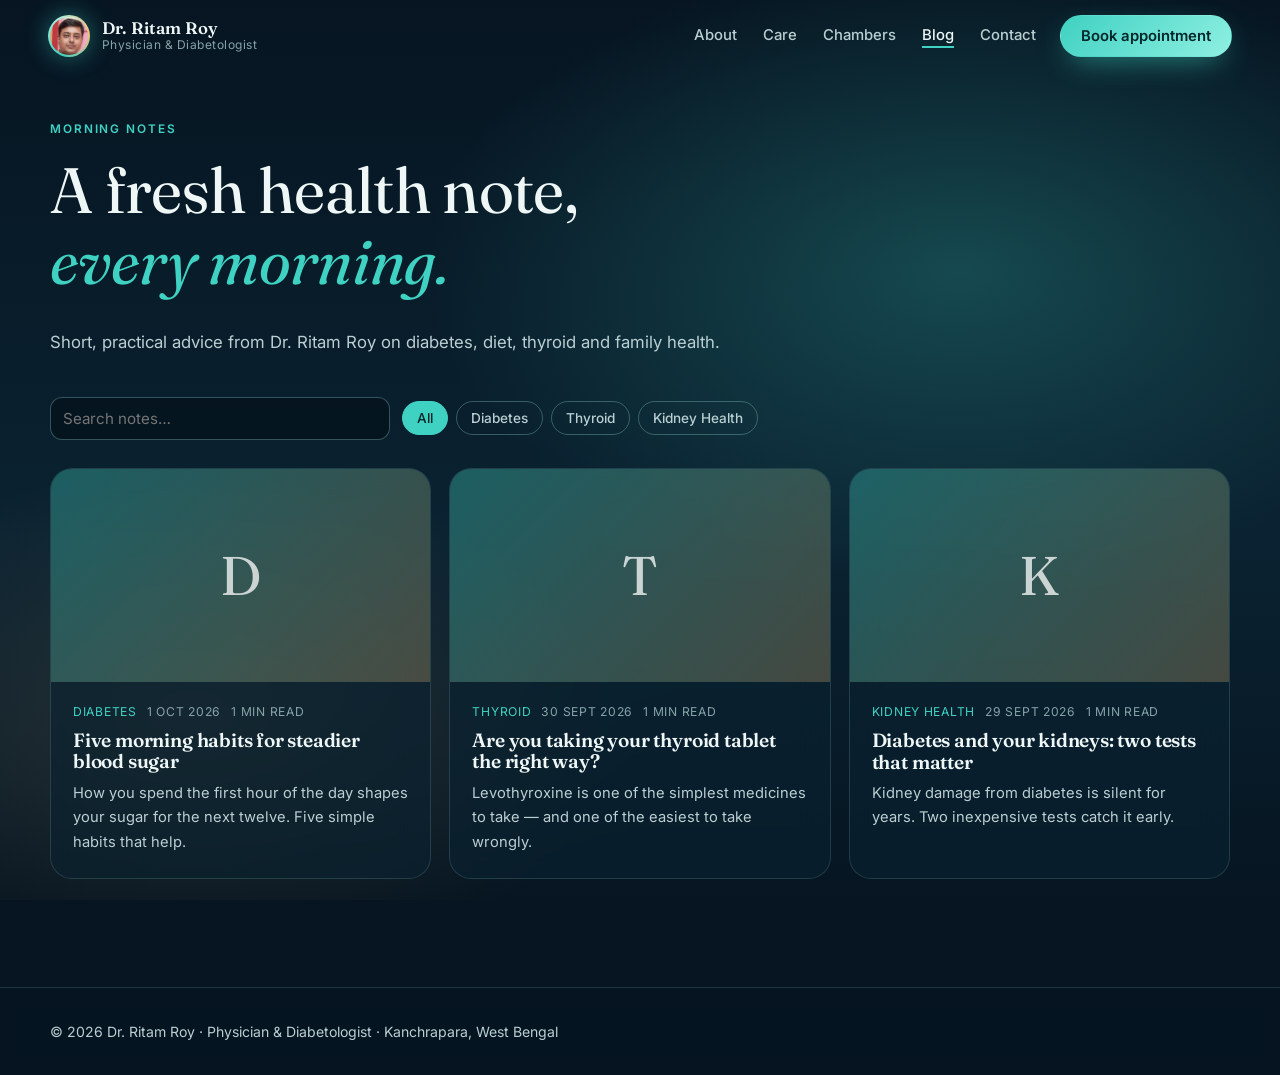
==== commit 9025311e: "Use Dr. Roy's photo in place of the RR monogram Photo now appears in the nav logo, About portrait, b" ====
--- a/preview/blog.html
+++ b/preview/blog.html
@@ -6,7 +6,7 @@
   <title>Morning Notes — Dr. Ritam Roy</title>
   <meta name="description" content="Daily health notes from Dr. Ritam Roy, physician and diabetologist — diabetes, diet, thyroid and family health in plain language.">
   <meta name="theme-color" content="#061521">
-  <link rel="icon" href="data:image/svg+xml,%3Csvg%20xmlns%3D%22http%3A//www.w3.org/2000/svg%22%20viewBox%3D%220%200%2064%2064%22%3E%3Cdefs%3E%3ClinearGradient%20id%3D%22g%22%20x1%3D%220%22%20y1%3D%220%22%20x2%3D%221%22%20y2%3D%221%22%3E%3Cstop%20offset%3D%220%22%20stop-color%3D%22%233fd1c2%22/%3E%3Cstop%20offset%3D%221%22%20stop-color%3D%22%23f4c47a%22/%3E%3C/linearGradient%3E%3C/defs%3E%3Ccircle%20cx%3D%2232%22%20cy%3D%2232%22%20r%3D%2230%22%20fill%3D%22url%28%23g%29%22/%3E%3Ctext%20x%3D%2232%22%20y%3D%2241%22%20font-family%3D%22Georgia%2Cserif%22%20font-size%3D%2224%22%20font-weight%3D%22600%22%20text-anchor%3D%22middle%22%20fill%3D%22%2303262a%22%3ERR%3C/text%3E%3C/svg%3E%0A" type="image/svg+xml">
+  <link rel="icon" href="[data-uri]" type="image/jpeg">
   <link rel="preconnect" href="https://fonts.googleapis.com">
   <link rel="preconnect" href="https://fonts.gstatic.com" crossorigin>
   <link href="https://fonts.googleapis.com/css2?family=Fraunces:opsz,wght@9..144,400;9..144,600&family=Inter:wght@400;500;600&display=swap" rel="stylesheet">
@@ -84,7 +84,9 @@
   font: 600 15px var(--serif); color: #032;
   background: conic-gradient(from 200deg, var(--teal), #9ff3e6, var(--gold), var(--teal));
   box-shadow: 0 0 24px rgba(63, 209, 194, .45);
-}
+  padding: 2px; overflow: hidden; flex: none;
+}
+.brand-mark img { width: 100%; height: 100%; border-radius: 50%; object-fit: cover; display: block; }
 .brand-text { display: flex; flex-direction: column; line-height: 1.15; }
 .brand-text strong { font-family: var(--serif); font-size: 1.05rem; }
 .brand-text small { color: var(--muted); font-size: .75rem; letter-spacing: .04em; }
@@ -161,7 +163,7 @@
   box-shadow: var(--shadow), inset 0 0 80px rgba(63, 209, 194, .15);
   backdrop-filter: blur(8px); -webkit-backdrop-filter: blur(8px);
 }
-.portrait-frame img { width: 100%; height: 100%; object-fit: cover; }
+.portrait-frame img { width: 100%; height: 100%; object-fit: cover; object-position: 45% 20%; }
 .monogram { width: 100%; height: 100%; display: grid; place-items: center; }
 .monogram span { font: 400 clamp(5rem, 12vw, 8rem) var(--serif); background: linear-gradient(160deg, #e9fffb, var(--teal) 60%, var(--gold)); -webkit-background-clip: text; background-clip: text; color: transparent; }
 .portrait-badge { position: absolute; right: -10px; bottom: 30px; background: var(--ink); color: var(--bg); border-radius: 16px; padding: 12px 18px; display: flex; flex-direction: column; box-shadow: var(--shadow); }
@@ -386,7 +388,7 @@
 
   <header class="nav scrolled" id="nav">
     <a class="brand" href="dr-ritam-roy.html" aria-label="Dr. Ritam Roy — home">
-      <span class="brand-mark">RR</span>
+      <span class="brand-mark"><img src="[data-uri]" alt="" width="80" height="80"></span>
       <span class="brand-text"><strong>Dr. Ritam Roy</strong><small>Physician &amp; Diabetologist</small></span>
     </a>
     <nav class="nav-links" id="navLinks" aria-label="Primary">
@@ -423,7 +425,7 @@
       <div class="prose" id="aBody"></div>
       <div class="share" id="aShare"></div>
       <div class="panel author-box">
-        <span class="brand-mark">RR</span>
+        <span class="brand-mark"><img src="[data-uri]" alt="" width="80" height="80"></span>
         <div>
           <strong>Dr. Ritam Roy</strong>
           <p class="small muted" style="margin:0">MBBS, MD (IPGMER &amp; SSKM) · Consultant Physician &amp; Diabetologist, Kanchrapara</p>
@@ -502,7 +504,7 @@
     phone: "+91 82829 01908",
     phoneRaw: "918282901908", // used for WhatsApp + tel: links (country code, no +)
     email: "your.ritam@gmail.com",
-    photo: "assets/doctor.jpg", // drop a portrait here; a monogram shows until then
+    photo: "[data-uri]", // drop a portrait here; a monogram shows until then
     social: {
       facebook: "https://www.facebook.com/drritamroymd/",
       x: "https://x.com/drritamroy"
@@ -620,12 +622,6 @@
   var mem = $("#memberships");
   if (mem) mem.innerHTML = S.memberships.map(function (m) { return "<li>" + esc(m) + "</li>"; }).join("");
 
-  // Portrait: show the photo if one exists, otherwise keep the monogram.
-  var img = $("#doctorPhoto");
-  if (img) {
-    img.onload = function () { img.hidden = false; $("#monogram").hidden = true; };
-    img.src = D.photo;
-  }
 
   /* ---------- nav ---------- */
   var nav = $("#nav"), toggle = $("#navToggle"), links = $("#navLinks");
